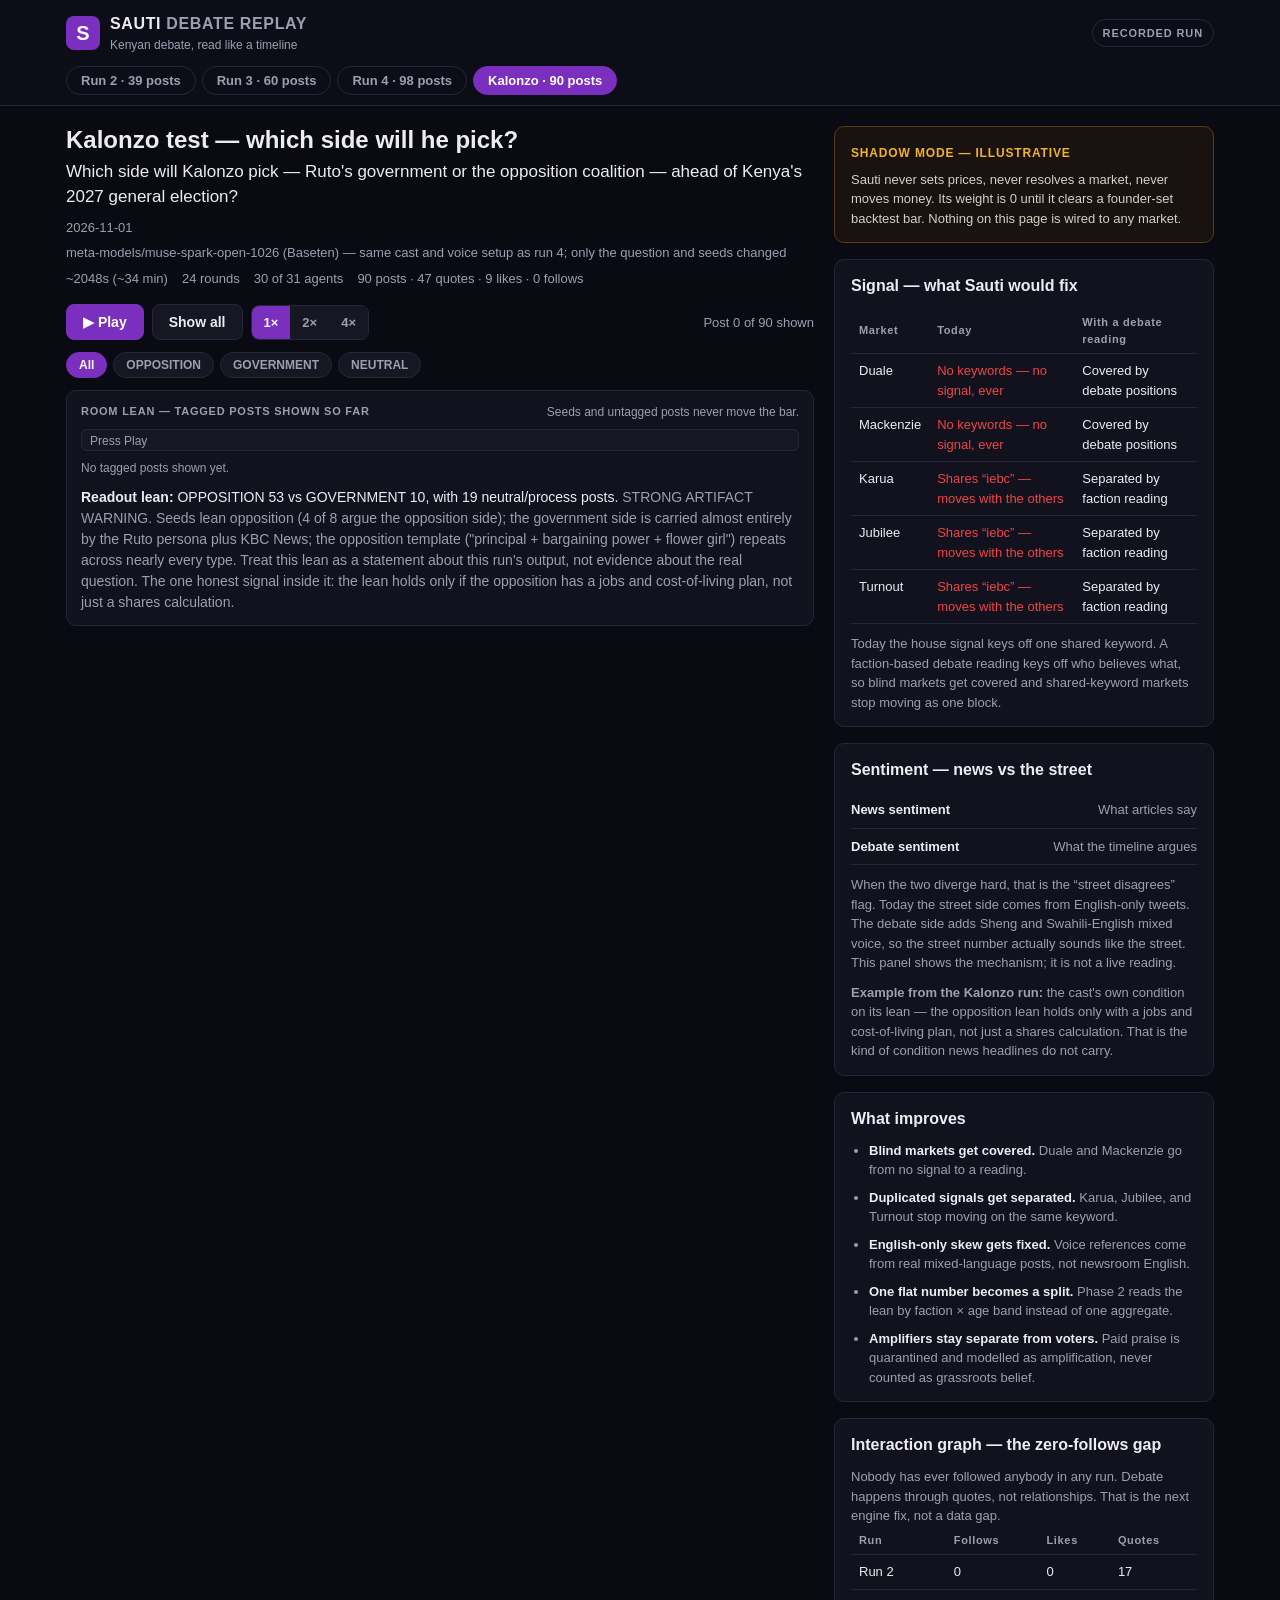
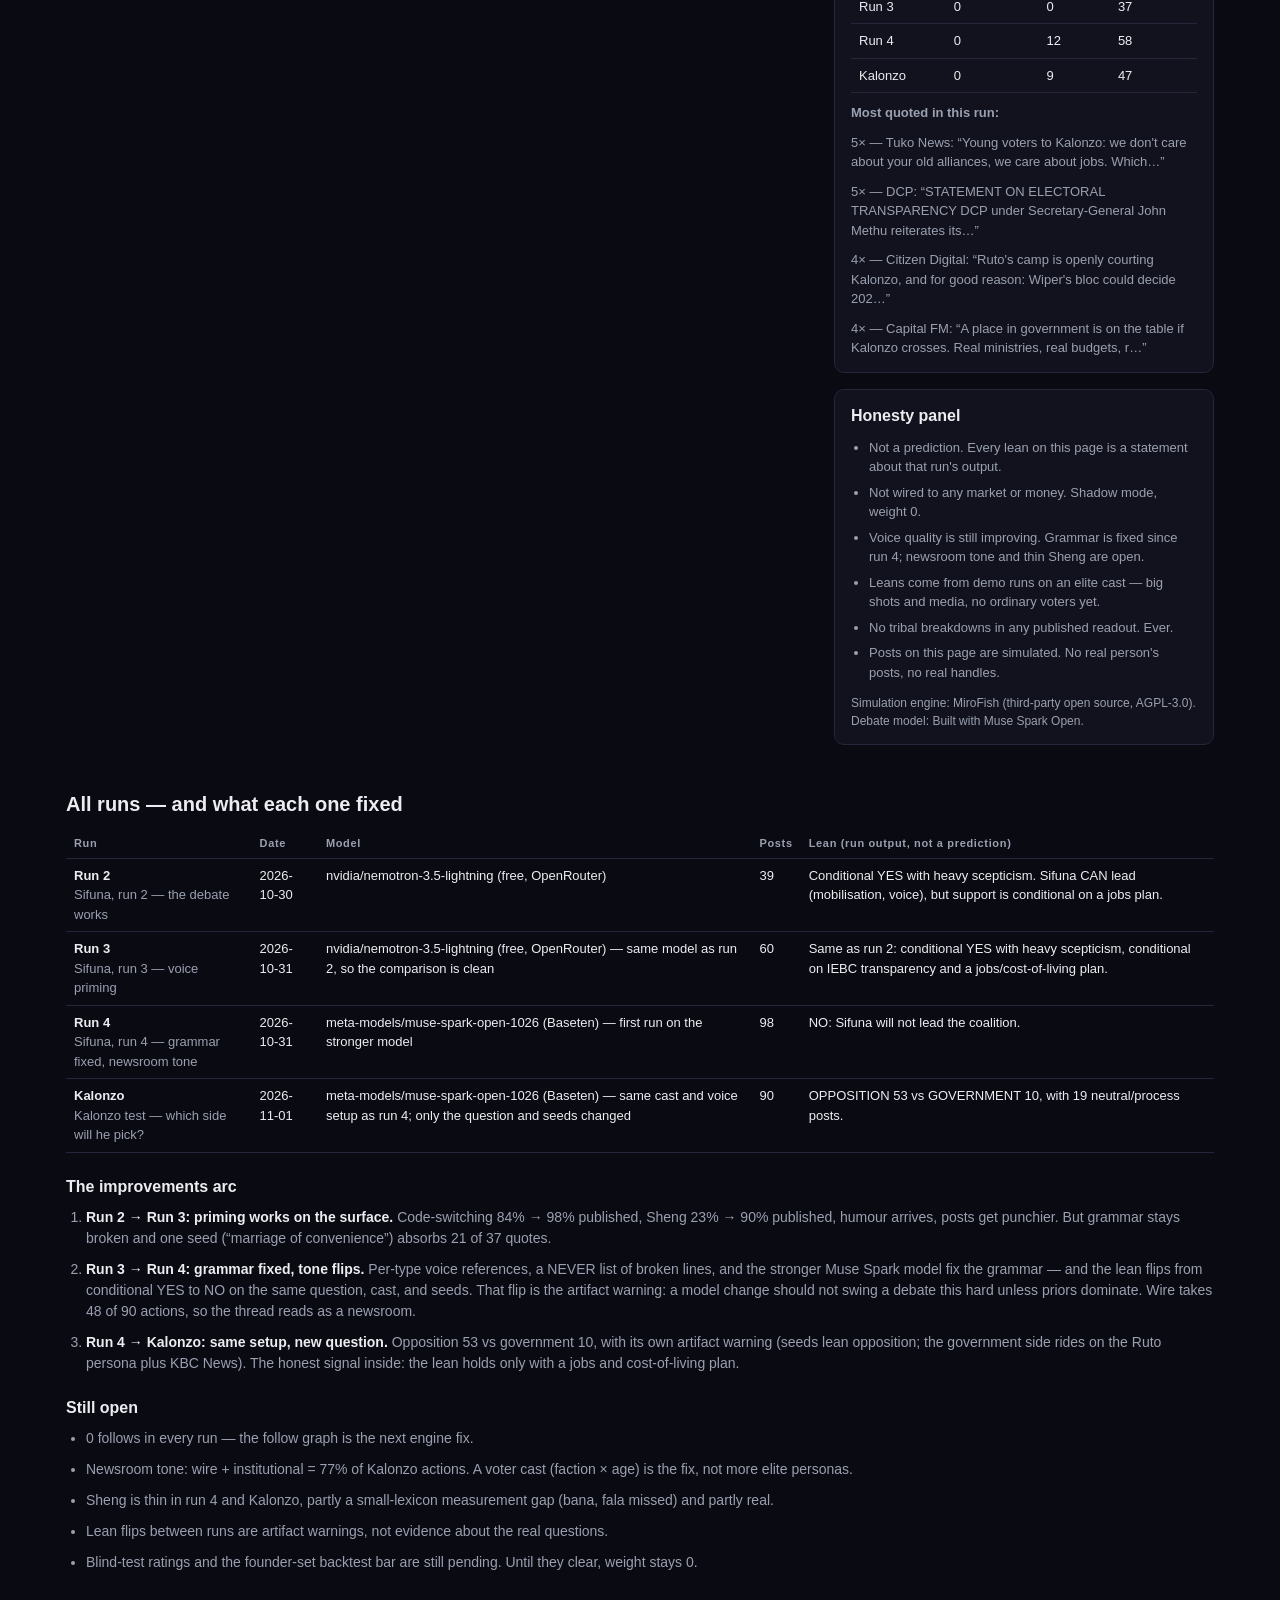
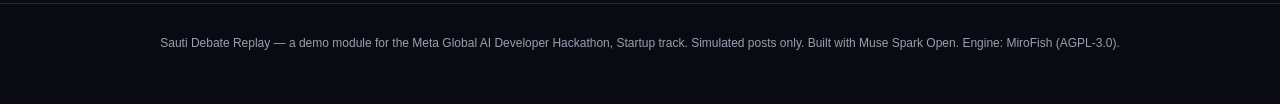
==== index.html @ 56c512ee "Sauti Debate Replay v2: full four-run replay, social feed, impact panel, live-mode connector" ====
<!DOCTYPE html>
<html lang="en">
<head>
<meta charset="utf-8">
<meta name="viewport" content="width=device-width, initial-scale=1">
<title>Sauti Debate Replay — Kenyan debate, read live</title>
<meta name="description" content="Replay of simulated Kenyan debates: a social feed, a live lean bar, and what it would mean for SokoResult. Recorded runs, honestly labelled.">
<link rel="stylesheet" href="styles.css">
<script src="config.js"></script>
</head>
<body>
<header class="topbar">
  <div class="topbar-inner">
    <div class="brand">
      <span class="brand-mark">S</span>
      <div>
        <div class="brand-name">SAUTI <span>DEBATE REPLAY</span></div>
        <div class="brand-sub">Kenyan debate, read like a timeline</div>
      </div>
    </div>
    <div class="mode-badge" id="modeBadge">RECORDED RUN</div>
  </div>
  <nav class="run-tabs" id="runTabs" aria-label="Runs"></nav>
  <select class="run-select" id="runSelect" aria-label="Choose a run"></select>
</header>

<div class="lean-sticky" id="leanSticky">
  <div class="lean-sticky-inner">
    <span class="lean-label">ROOM LEAN</span>
    <div class="lean-bar" id="leanBarSticky"><div class="lean-empty">Press Play</div></div>
    <span class="lean-count" id="leanCountSticky"></span>
  </div>
</div>

<main class="layout">
  <!-- ============ FEED COLUMN ============ -->
  <section class="feed-col">
    <div class="run-head">
      <h1 id="runTitle"></h1>
      <p class="run-question" id="runQuestion"></p>
      <div class="run-meta" id="runMeta"></div>
    </div>

    <div class="controls" id="controls">
      <button class="btn btn-play" id="btnPlay">▶ Play</button>
      <button class="btn" id="btnShowAll">Show all</button>
      <div class="speed" role="group" aria-label="Playback speed">
        <button data-speed="1" class="speed-btn active">1×</button>
        <button data-speed="2" class="speed-btn">2×</button>
        <button data-speed="4" class="speed-btn">4×</button>
      </div>
      <span class="progress" id="progress"></span>
    </div>

    <div class="filters" id="filters"></div>
    <div class="lean-panel">
      <div class="lean-panel-head">
        <span class="lean-label">ROOM LEAN — TAGGED POSTS SHOWN SO FAR</span>
        <span class="lean-note">Seeds and untagged posts never move the bar.</span>
      </div>
      <div class="lean-bar" id="leanBar"></div>
      <div class="lean-legend" id="leanLegend"></div>
      <p class="readout-lean" id="readoutLean"></p>
    </div>

    <div class="feed" id="feed"></div>
    <div class="feed-end" id="feedEnd"></div>
  </section>

  <!-- ============ IMPACT COLUMN ============ -->
  <aside class="impact-col">
    <div class="shadow-banner">
      <strong>SHADOW MODE — ILLUSTRATIVE</strong>
      <p>Sauti never sets prices, never resolves a market, never moves money. Its weight is 0 until it clears a founder-set backtest bar. Nothing on this page is wired to any market.</p>
    </div>

    <section class="panel">
      <h2>Signal — what Sauti would fix</h2>
      <table class="dense">
        <thead><tr><th>Market</th><th>Today</th><th>With a debate reading</th></tr></thead>
        <tbody>
          <tr><td>Duale</td><td class="bad">No keywords — no signal, ever</td><td>Covered by debate positions</td></tr>
          <tr><td>Mackenzie</td><td class="bad">No keywords — no signal, ever</td><td>Covered by debate positions</td></tr>
          <tr><td>Karua</td><td class="bad">Shares “iebc” — moves with the others</td><td>Separated by faction reading</td></tr>
          <tr><td>Jubilee</td><td class="bad">Shares “iebc” — moves with the others</td><td>Separated by faction reading</td></tr>
          <tr><td>Turnout</td><td class="bad">Shares “iebc” — moves with the others</td><td>Separated by faction reading</td></tr>
        </tbody>
      </table>
      <p class="panel-note">Today the house signal keys off one shared keyword. A faction-based debate reading keys off who believes what, so blind markets get covered and shared-keyword markets stop moving as one block.</p>
    </section>

    <section class="panel">
      <h2>Sentiment — news vs the street</h2>
      <div class="sent-row"><span class="sent-k">News sentiment</span><span class="sent-v">What articles say</span></div>
      <div class="sent-row"><span class="sent-k">Debate sentiment</span><span class="sent-v">What the timeline argues</span></div>
      <p class="panel-note">When the two diverge hard, that is the “street disagrees” flag. Today the street side comes from English-only tweets. The debate side adds Sheng and Swahili-English mixed voice, so the street number actually sounds like the street. This panel shows the mechanism; it is not a live reading.</p>
      <p class="panel-note"><strong>Example from the Kalonzo run:</strong> the cast's own condition on its lean — the opposition lean holds only with a jobs and cost-of-living plan, not just a shares calculation. That is the kind of condition news headlines do not carry.</p>
    </section>

    <section class="panel">
      <h2>What improves</h2>
      <ul class="improve">
        <li><strong>Blind markets get covered.</strong> Duale and Mackenzie go from no signal to a reading.</li>
        <li><strong>Duplicated signals get separated.</strong> Karua, Jubilee, and Turnout stop moving on the same keyword.</li>
        <li><strong>English-only skew gets fixed.</strong> Voice references come from real mixed-language posts, not newsroom English.</li>
        <li><strong>One flat number becomes a split.</strong> Phase 2 reads the lean by faction × age band instead of one aggregate.</li>
        <li><strong>Amplifiers stay separate from voters.</strong> Paid praise is quarantined and modelled as amplification, never counted as grassroots belief.</li>
      </ul>
    </section>

    <section class="panel">
      <h2>Interaction graph — the zero-follows gap</h2>
      <p class="panel-note">Nobody has ever followed anybody in any run. Debate happens through quotes, not relationships. That is the next engine fix, not a data gap.</p>
      <table class="dense" id="followTable">
        <thead><tr><th>Run</th><th>Follows</th><th>Likes</th><th>Quotes</th></tr></thead>
        <tbody></tbody>
      </table>
      <div id="topQuoted"></div>
    </section>

    <section class="panel honesty">
      <h2>Honesty panel</h2>
      <ul>
        <li>Not a prediction. Every lean on this page is a statement about that run's output.</li>
        <li>Not wired to any market or money. Shadow mode, weight 0.</li>
        <li>Voice quality is still improving. Grammar is fixed since run 4; newsroom tone and thin Sheng are open.</li>
        <li>Leans come from demo runs on an elite cast — big shots and media, no ordinary voters yet.</li>
        <li>No tribal breakdowns in any published readout. Ever.</li>
        <li>Posts on this page are simulated. No real person's posts, no real handles.</li>
      </ul>
      <p class="credits">Simulation engine: MiroFish (third-party open source, AGPL-3.0). Debate model: Built with Muse Spark Open.</p>
    </section>
  </aside>
</main>

<!-- ============ RUNS SECTION ============ -->
<section class="runs-section">
  <h2>All runs — and what each one fixed</h2>
  <div class="runs-table-wrap">
    <table class="dense runs-table" id="runsTable">
      <thead><tr><th>Run</th><th>Date</th><th>Model</th><th>Posts</th><th>Lean (run output, not a prediction)</th></tr></thead>
      <tbody></tbody>
    </table>
  </div>
  <div class="runs-cards" id="runsCards"></div>

  <h3>The improvements arc</h3>
  <ol class="arc">
    <li><strong>Run 2 → Run 3: priming works on the surface.</strong> Code-switching 84% → 98% published, Sheng 23% → 90% published, humour arrives, posts get punchier. But grammar stays broken and one seed (“marriage of convenience”) absorbs 21 of 37 quotes.</li>
    <li><strong>Run 3 → Run 4: grammar fixed, tone flips.</strong> Per-type voice references, a NEVER list of broken lines, and the stronger Muse Spark model fix the grammar — and the lean flips from conditional YES to NO on the same question, cast, and seeds. That flip is the artifact warning: a model change should not swing a debate this hard unless priors dominate. Wire takes 48 of 90 actions, so the thread reads as a newsroom.</li>
    <li><strong>Run 4 → Kalonzo: same setup, new question.</strong> Opposition 53 vs government 10, with its own artifact warning (seeds lean opposition; the government side rides on the Ruto persona plus KBC News). The honest signal inside: the lean holds only with a jobs and cost-of-living plan.</li>
  </ol>
  <h3>Still open</h3>
  <ul class="open-list">
    <li>0 follows in every run — the follow graph is the next engine fix.</li>
    <li>Newsroom tone: wire + institutional = 77% of Kalonzo actions. A voter cast (faction × age) is the fix, not more elite personas.</li>
    <li>Sheng is thin in run 4 and Kalonzo, partly a small-lexicon measurement gap (bana, fala missed) and partly real.</li>
    <li>Lean flips between runs are artifact warnings, not evidence about the real questions.</li>
    <li>Blind-test ratings and the founder-set backtest bar are still pending. Until they clear, weight stays 0.</li>
  </ul>
</section>

<footer>
  <p>Sauti Debate Replay — a demo module for the Meta Global AI Developer Hackathon, Startup track. Simulated posts only. Built with Muse Spark Open. Engine: MiroFish (AGPL-3.0).</p>
</footer>

<script src="app.js"></script>
</body>
</html>
---- styles.css ----
/* Sauti Debate Replay — SokoResult design language.
   Near-black #0A0A12, one purple accent #7B2FBE, green YES / red NO.
   No gradients, no glass, no blur, no generic template chrome. */
:root {
  --bg: #0A0A12;
  --panel: #12121E;
  --panel2: #171724;
  --border: #26263A;
  --text: #ECECF1;
  --muted: #9AA0B0;
  --purple: #7B2FBE;
  --purple-hi: #9B4DDB;
  --yes: #22C55E;
  --no: #EF4444;
  --radius: 10px;
}
* { box-sizing: border-box; }
body {
  margin: 0;
  background: var(--bg);
  color: var(--text);
  font-family: -apple-system, BlinkMacSystemFont, "Segoe UI", Roboto, Helvetica, Arial, sans-serif;
  font-size: 15px;
  line-height: 1.5;
}
a { color: var(--purple-hi); }

/* ---------- Top bar ---------- */
.topbar { border-bottom: 1px solid var(--border); background: #0D0D18; position: sticky; top: 0; z-index: 20; }
.topbar-inner { max-width: 1180px; margin: 0 auto; padding: 12px 16px; display: flex; align-items: center; justify-content: space-between; gap: 12px; }
.brand { display: flex; align-items: center; gap: 10px; }
.brand-mark { width: 34px; height: 34px; background: var(--purple); color: #fff; font-weight: 800; font-size: 20px; display: flex; align-items: center; justify-content: center; border-radius: 8px; }
.brand-name { font-weight: 800; letter-spacing: 0.04em; font-size: 16px; }
.brand-name span { color: var(--muted); font-weight: 600; }
.brand-sub { font-size: 12px; color: var(--muted); }
.mode-badge { font-size: 11px; font-weight: 800; letter-spacing: 0.08em; padding: 5px 10px; border: 1px solid var(--border); border-radius: 999px; color: var(--muted); white-space: nowrap; }
.mode-badge.live { color: var(--yes); border-color: var(--yes); }
.run-tabs { max-width: 1180px; margin: 0 auto; padding: 0 16px 10px; display: flex; gap: 6px; flex-wrap: wrap; }
.run-tab { background: transparent; border: 1px solid var(--border); color: var(--muted); border-radius: 999px; padding: 6px 14px; font-size: 13px; font-weight: 600; cursor: pointer; }
.run-tab.active { background: var(--purple); border-color: var(--purple); color: #fff; }
.run-select { display: none; }

/* ---------- Sticky mini lean bar (phone only) ---------- */
.lean-sticky { display: none; }

/* ---------- Layout: LAPTOP = two columns, feed + sticky sidebar ---------- */
.layout { max-width: 1180px; margin: 0 auto; padding: 20px 16px; display: grid; grid-template-columns: minmax(0, 1fr) 380px; gap: 20px; align-items: start; }
.impact-col { position: sticky; top: 118px; display: flex; flex-direction: column; gap: 16px; }

/* ---------- Run head + controls ---------- */
.run-head h1 { margin: 0 0 4px; font-size: 24px; line-height: 1.2; }
.run-question { margin: 0 0 8px; font-size: 17px; color: var(--text); }
.run-meta { font-size: 13px; color: var(--muted); display: flex; flex-wrap: wrap; gap: 6px 14px; }
.controls { display: flex; align-items: center; gap: 8px; margin: 16px 0 12px; flex-wrap: wrap; }
.btn { background: var(--panel2); border: 1px solid var(--border); color: var(--text); border-radius: 8px; padding: 9px 16px; font-size: 14px; font-weight: 700; cursor: pointer; }
.btn-play { background: var(--purple); border-color: var(--purple); color: #fff; }
.speed { display: flex; border: 1px solid var(--border); border-radius: 8px; overflow: hidden; }
.speed-btn { background: var(--panel2); border: none; color: var(--muted); padding: 9px 12px; font-size: 13px; font-weight: 700; cursor: pointer; }
.speed-btn.active { background: var(--purple); color: #fff; }
.progress { font-size: 13px; color: var(--muted); margin-left: auto; }
.filters { display: flex; gap: 6px; flex-wrap: wrap; margin-bottom: 12px; }
.chip { background: var(--panel2); border: 1px solid var(--border); color: var(--muted); border-radius: 999px; padding: 5px 12px; font-size: 12px; font-weight: 700; cursor: pointer; }
.chip.active { border-color: var(--purple); color: #fff; background: var(--purple); }

/* ---------- Lean bar ---------- */
.lean-panel { background: var(--panel); border: 1px solid var(--border); border-radius: var(--radius); padding: 12px 14px; margin-bottom: 16px; }
.lean-panel-head { display: flex; justify-content: space-between; gap: 10px; margin-bottom: 8px; }
.lean-label { font-size: 11px; font-weight: 800; letter-spacing: 0.07em; color: var(--muted); }
.lean-note { font-size: 12px; color: var(--muted); }
.lean-bar { display: flex; height: 22px; background: var(--panel2); border: 1px solid var(--border); border-radius: 6px; overflow: hidden; }
.lean-seg { height: 100%; }
.lean-seg.yes, .lean-seg.pro, .lean-seg.opposition { background: var(--yes); }
.lean-seg.no, .lean-seg.sceptical, .lean-seg.government { background: var(--no); }
.lean-seg.conditional, .lean-seg.neutral { background: #5B5B73; }
.lean-empty { font-size: 12px; color: var(--muted); padding: 2px 8px; }
.lean-legend { display: flex; gap: 14px; flex-wrap: wrap; margin-top: 8px; font-size: 12px; color: var(--muted); }
.lean-legend b { color: var(--text); }
.readout-lean { margin: 10px 0 0; font-size: 14px; }

/* ---------- Feed ---------- */
.feed { display: flex; flex-direction: column; gap: 10px; }
.post { background: var(--panel); border: 1px solid var(--border); border-radius: var(--radius); padding: 14px 16px; }
.post.seed { border-left: 3px solid var(--purple); }
.post-head { display: flex; align-items: center; gap: 10px; margin-bottom: 6px; }
.avatar { width: 36px; height: 36px; border-radius: 50%; background: var(--panel2); border: 1px solid var(--border); display: flex; align-items: center; justify-content: center; font-weight: 800; font-size: 13px; color: var(--purple-hi); flex-shrink: 0; }
.post-name { font-weight: 700; font-size: 14px; }
.post-kind { font-size: 11px; font-weight: 800; letter-spacing: 0.05em; color: var(--muted); }
.post-text { margin: 0; white-space: pre-wrap; word-wrap: break-word; font-size: 15px; }
.post-foot { display: flex; gap: 12px; align-items: center; margin-top: 10px; font-size: 12px; color: var(--muted); }
.stance { font-size: 11px; font-weight: 800; letter-spacing: 0.05em; padding: 2px 8px; border-radius: 999px; border: 1px solid var(--border); }
.stance.yes, .stance.pro, .stance.opposition { color: var(--yes); border-color: var(--yes); }
.stance.no, .stance.sceptical, .stance.government { color: var(--no); border-color: var(--no); }
.stance.conditional, .stance.neutral { color: var(--muted); }
.quote-card { margin-top: 10px; border: 1px solid var(--border); border-radius: 8px; padding: 10px 12px; background: var(--panel2); }
.quote-card .post-name { font-size: 13px; }
.quote-card .post-text { font-size: 14px; color: #D5D5DE; }
.repost-note { font-size: 13px; color: var(--muted); font-style: italic; }
.feed-end { color: var(--muted); font-size: 13px; text-align: center; padding: 16px 0; }

/* ---------- Impact panels ---------- */
.panel { background: var(--panel); border: 1px solid var(--border); border-radius: var(--radius); padding: 14px 16px; }
.panel h2 { margin: 0 0 10px; font-size: 16px; }
.panel-note { font-size: 13px; color: var(--muted); margin: 10px 0 0; }
.shadow-banner { background: #1A1210; border: 1px solid #5B3A1E; border-radius: var(--radius); padding: 14px 16px; }
.shadow-banner strong { font-size: 12px; letter-spacing: 0.07em; color: #F0B429; }
.shadow-banner p { font-size: 13px; color: #D5CFC4; margin: 6px 0 0; }
table.dense { width: 100%; border-collapse: collapse; font-size: 13px; }
table.dense th { text-align: left; color: var(--muted); font-size: 11px; letter-spacing: 0.06em; padding: 6px 8px; border-bottom: 1px solid var(--border); }
table.dense td { padding: 7px 8px; border-bottom: 1px solid var(--border); vertical-align: top; }
table.dense td.bad { color: var(--no); }
.sent-row { display: flex; justify-content: space-between; gap: 10px; padding: 8px 0; border-bottom: 1px solid var(--border); font-size: 13px; }
.sent-k { font-weight: 700; }
.sent-v { color: var(--muted); text-align: right; }
.improve { margin: 0; padding-left: 18px; font-size: 13px; display: flex; flex-direction: column; gap: 8px; }
.improve li { color: var(--muted); }
.improve li strong { color: var(--text); }
.honesty ul { margin: 0; padding-left: 18px; font-size: 13px; color: var(--muted); display: flex; flex-direction: column; gap: 6px; }
.credits { font-size: 12px; color: var(--muted); margin: 12px 0 0; }

/* ---------- Runs section ---------- */
.runs-section { max-width: 1180px; margin: 0 auto; padding: 8px 16px 30px; }
.runs-section h2 { font-size: 20px; margin: 16px 0 10px; }
.runs-section h3 { font-size: 16px; margin: 22px 0 8px; }
.runs-table-wrap { overflow-x: auto; }
.runs-table { min-width: 760px; }
.runs-cards { display: none; }
.arc, .open-list { margin: 0; padding-left: 20px; font-size: 14px; color: var(--muted); display: flex; flex-direction: column; gap: 10px; }
.arc strong, .open-list strong { color: var(--text); }
footer { border-top: 1px solid var(--border); padding: 18px 16px 40px; font-size: 12px; color: var(--muted); text-align: center; }

/* ================= PHONE: genuinely different layout ================= */
@media (max-width: 900px) {
  body { font-size: 16px; }
  .topbar { position: static; }
  .topbar-inner { padding: 10px 12px; }
  .brand-sub { display: none; }
  .run-tabs { display: none; }
  .run-select { display: block; width: calc(100% - 24px); margin: 0 12px 12px; background: var(--panel2); color: var(--text); border: 1px solid var(--border); border-radius: 8px; padding: 10px; font-size: 15px; font-weight: 700; }
  /* Sticky mini lean bar replaces the in-feed panel header on phone */
  .lean-sticky { display: block; position: sticky; top: 0; z-index: 15; background: #0D0D18; border-bottom: 1px solid var(--border); padding: 8px 12px; }
  .lean-sticky-inner { display: flex; align-items: center; gap: 8px; }
  .lean-sticky .lean-bar { flex: 1; height: 16px; }
  .lean-count { font-size: 12px; color: var(--muted); white-space: nowrap; }
  .layout { display: block; padding: 12px; }
  .impact-col { position: static; margin-top: 24px; }
  .run-head h1 { font-size: 21px; }
  .run-question { font-size: 16px; }
  /* Bottom control bar on phone, not an inline row */
  .controls { position: fixed; left: 0; right: 0; bottom: 0; z-index: 20; background: #0D0D18; border-top: 1px solid var(--border); padding: 10px 12px; margin: 0; justify-content: space-between; }
  .progress { display: none; }
  .feed { padding-bottom: 76px; }
  .lean-panel { display: none; }
  .post { padding: 12px; }
  .post-text { font-size: 16px; }
  .runs-table-wrap { display: none; }
  .runs-cards { display: flex; flex-direction: column; gap: 10px; }
  .run-card { background: var(--panel); border: 1px solid var(--border); border-radius: var(--radius); padding: 14px; }
  .run-card h4 { margin: 0 0 4px; font-size: 16px; }
  .run-card p { margin: 4px 0; font-size: 13px; color: var(--muted); }
  .run-card p b { color: var(--text); }
  footer { padding-bottom: 90px; }
}
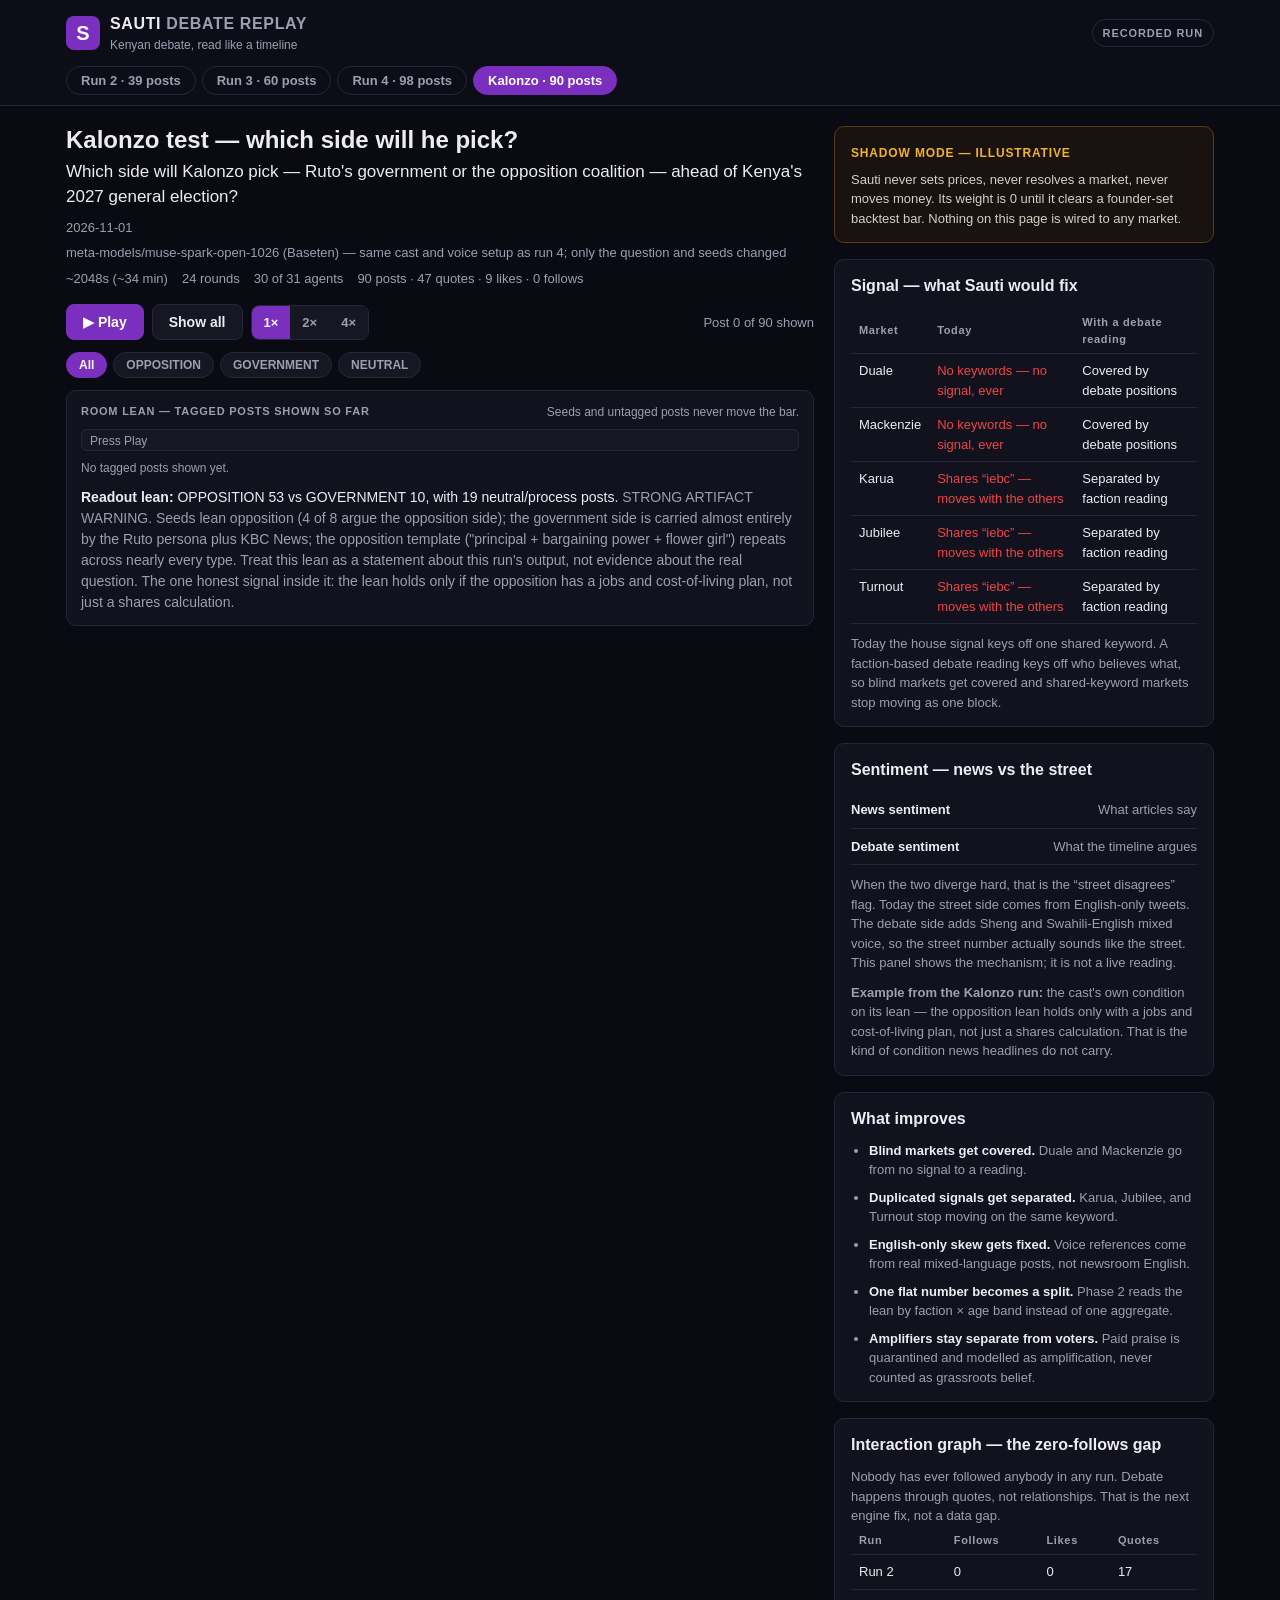
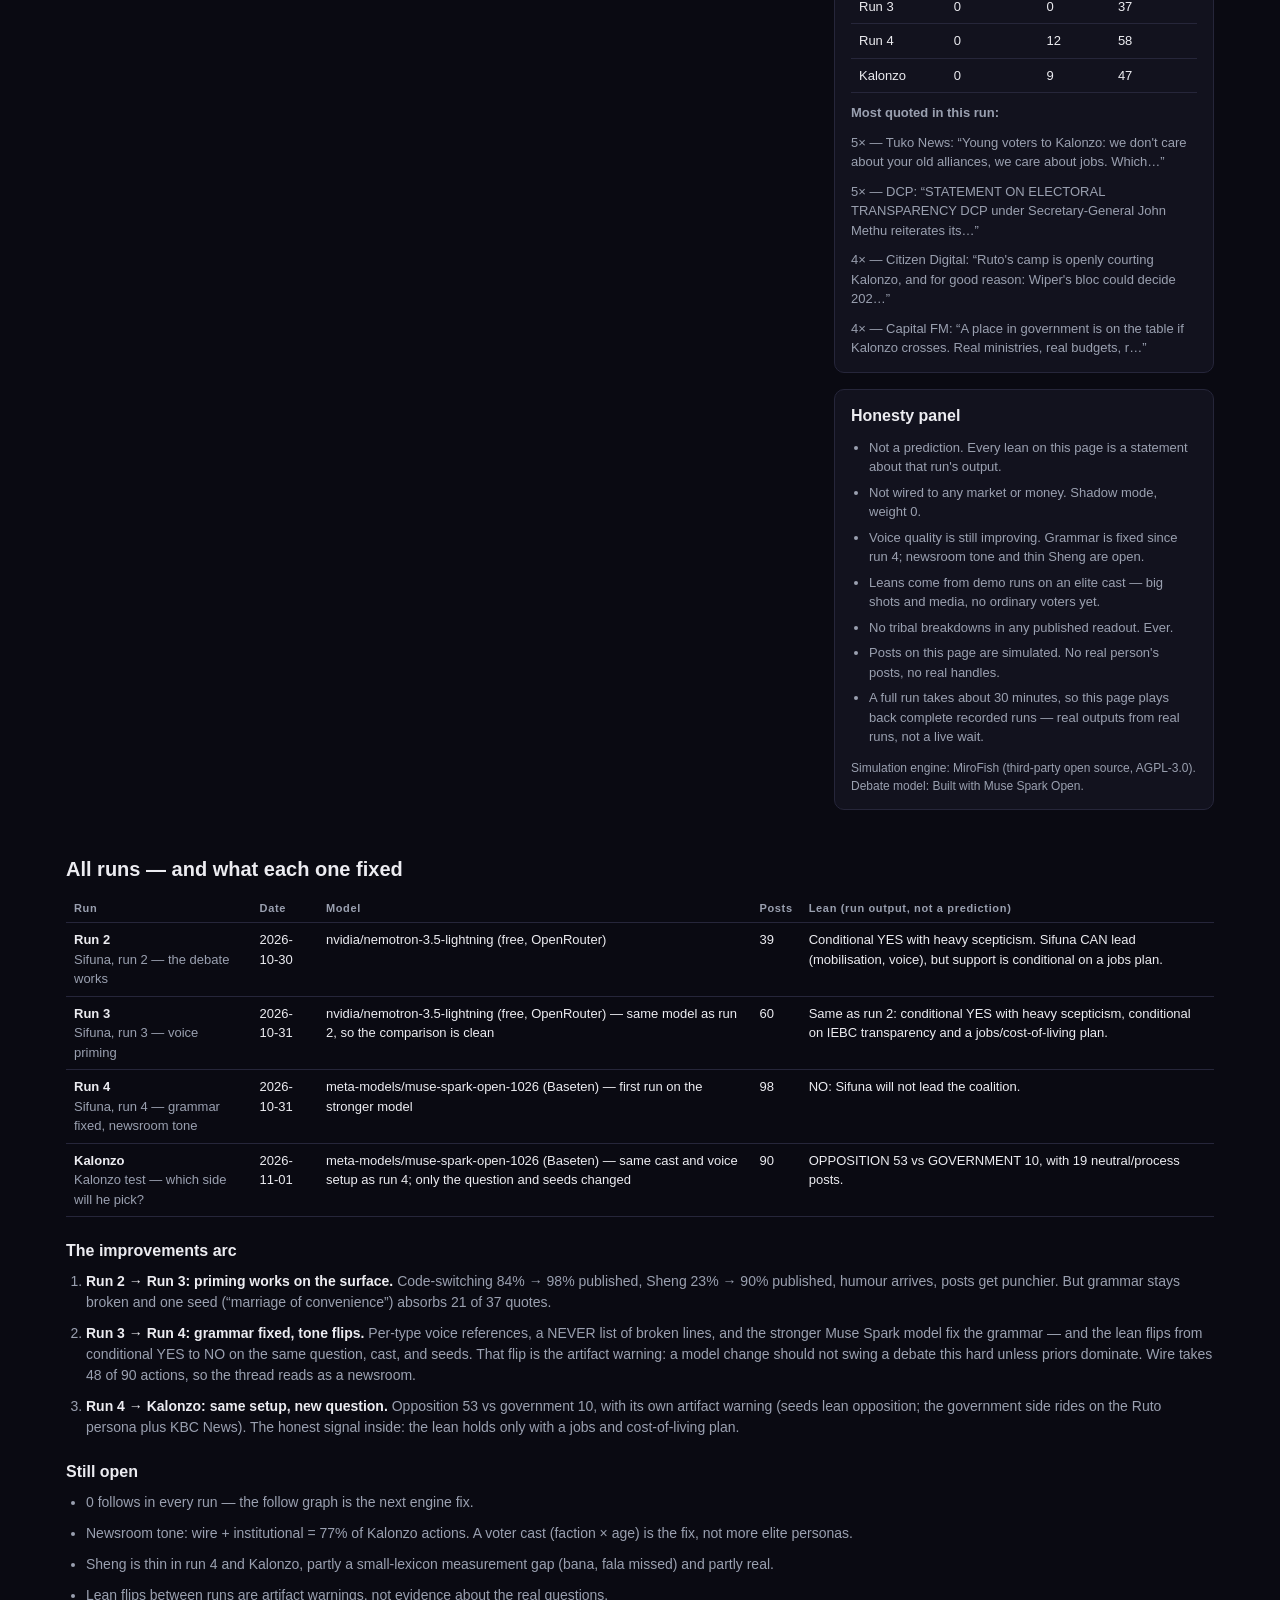
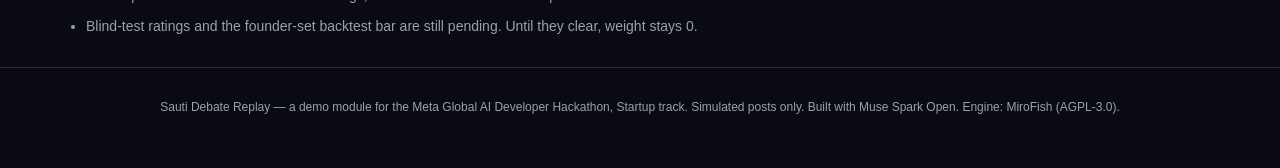
==== commit cc6da271: "Honesty panel: a full run takes ~30 minutes, so playback is recorded" ====
--- a/index.html
+++ b/index.html
@@ -127,6 +127,7 @@
         <li>Leans come from demo runs on an elite cast — big shots and media, no ordinary voters yet.</li>
         <li>No tribal breakdowns in any published readout. Ever.</li>
         <li>Posts on this page are simulated. No real person's posts, no real handles.</li>
+        <li>A full run takes about 30 minutes, so this page plays back complete recorded runs — real outputs from real runs, not a live wait.</li>
       </ul>
       <p class="credits">Simulation engine: MiroFish (third-party open source, AGPL-3.0). Debate model: Built with Muse Spark Open.</p>
     </section>
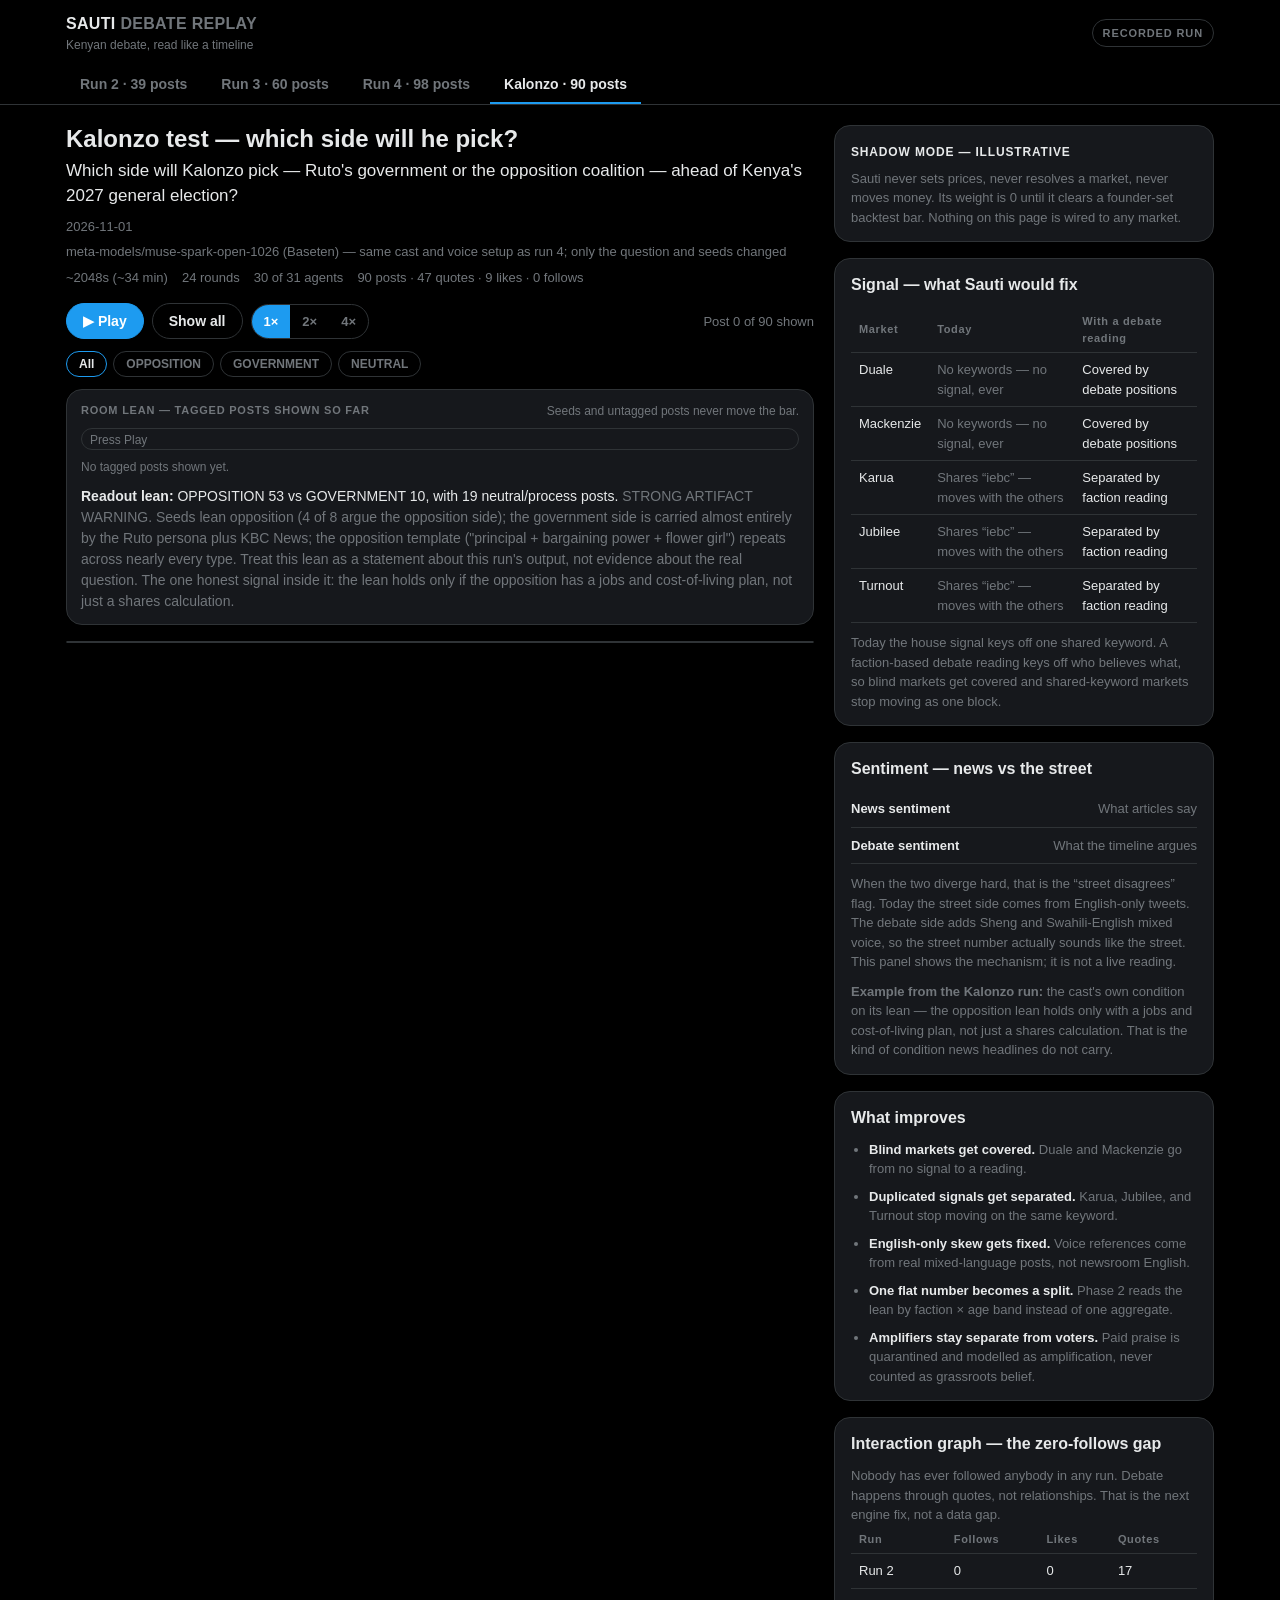
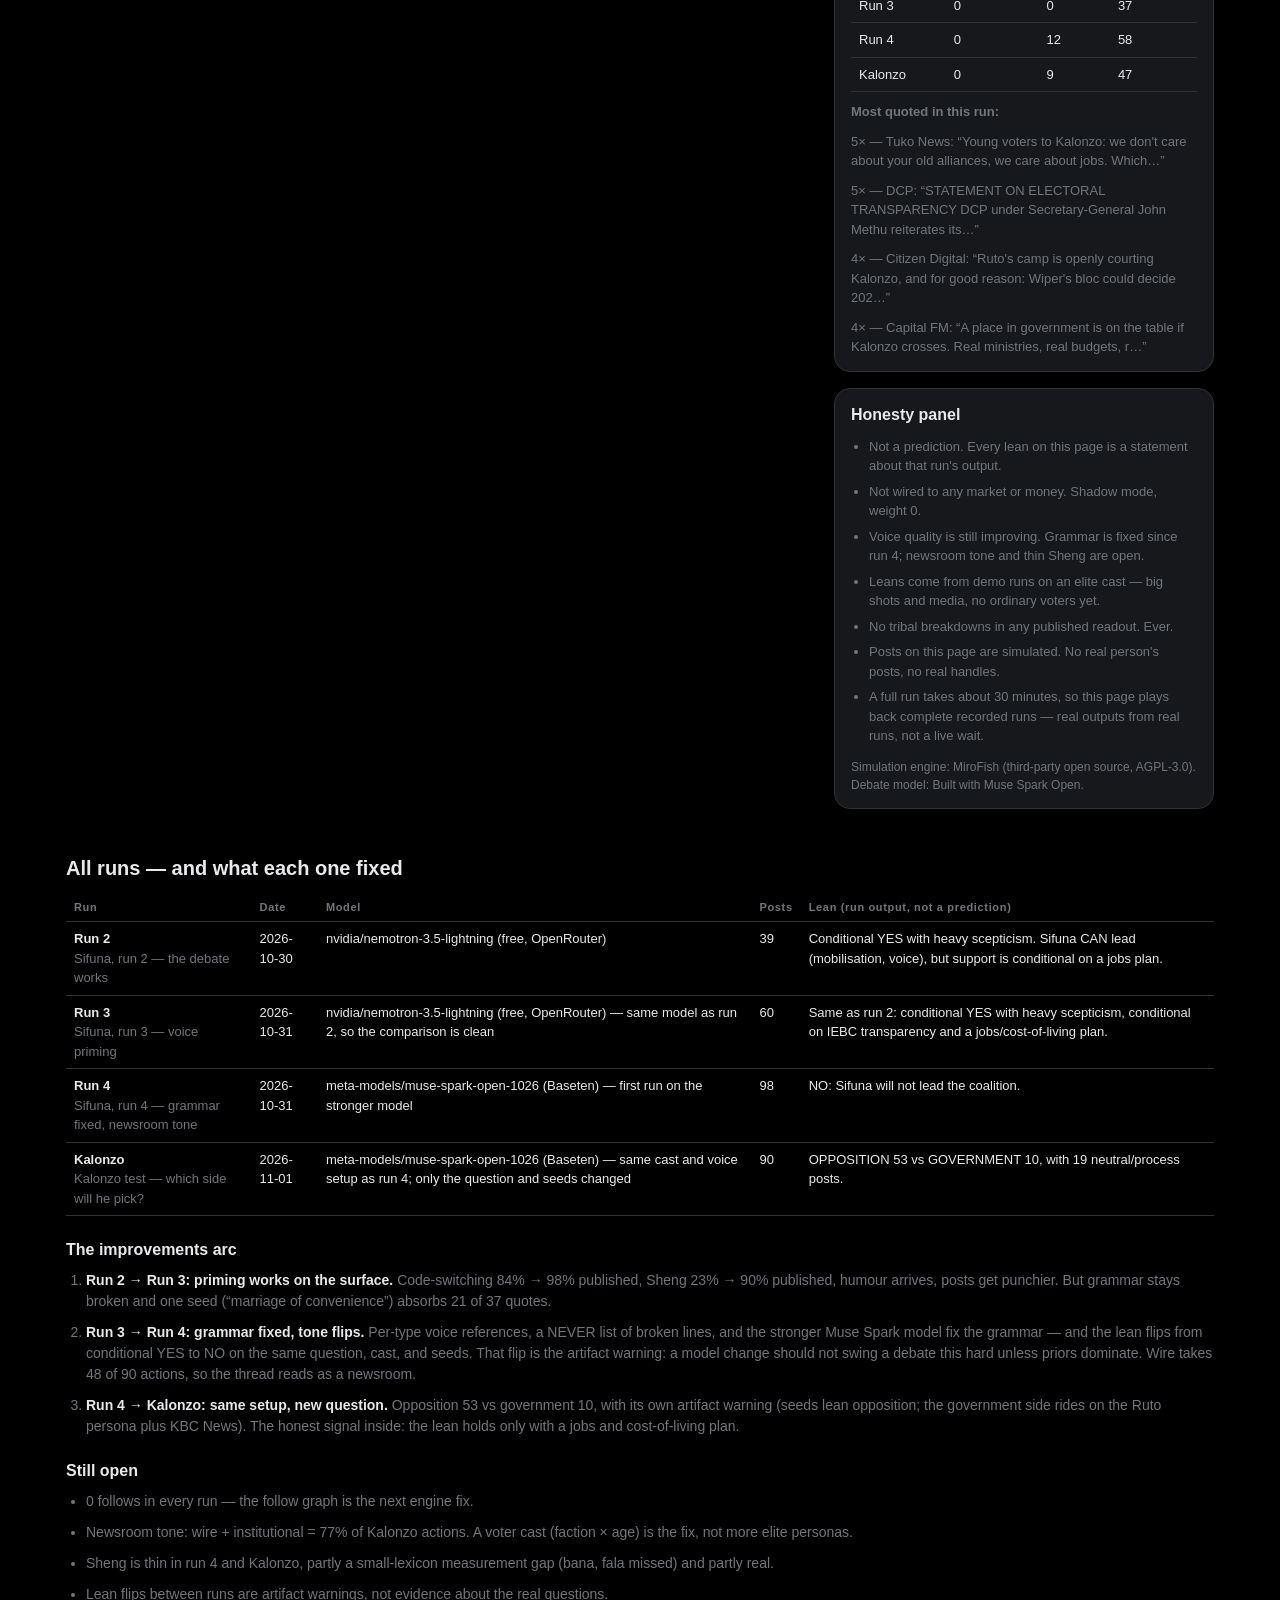
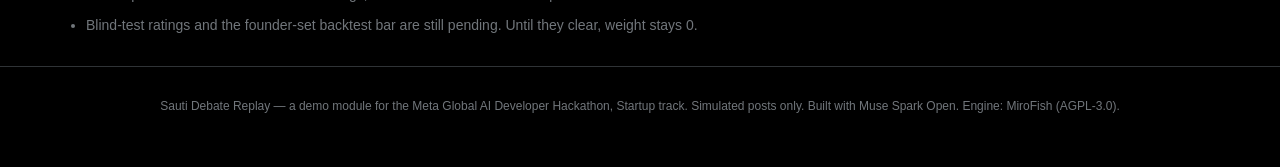
==== commit 60b86e8c: "Restyle: X-style dark timeline, no SokoResult purple/green/red" ====
--- a/index.html
+++ b/index.html
@@ -12,7 +12,6 @@
 <header class="topbar">
   <div class="topbar-inner">
     <div class="brand">
-      <span class="brand-mark">S</span>
       <div>
         <div class="brand-name">SAUTI <span>DEBATE REPLAY</span></div>
         <div class="brand-sub">Kenyan debate, read like a timeline</div>
--- a/styles.css
+++ b/styles.css
@@ -1,18 +1,19 @@
-/* Sauti Debate Replay — SokoResult design language.
-   Near-black #0A0A12, one purple accent #7B2FBE, green YES / red NO.
-   No gradients, no glass, no blur, no generic template chrome. */
+/* Sauti Debate Replay — X-style dark timeline.
+   Pure black #000, #16181C surfaces, #2F3336 hairlines,
+   #E7E9EA text, #71767B secondary, #1D9BF0 blue accent.
+   No gradients, no glass, no blur. */
 :root {
-  --bg: #0A0A12;
-  --panel: #12121E;
-  --panel2: #171724;
-  --border: #26263A;
-  --text: #ECECF1;
-  --muted: #9AA0B0;
-  --purple: #7B2FBE;
-  --purple-hi: #9B4DDB;
-  --yes: #22C55E;
-  --no: #EF4444;
-  --radius: 10px;
+  --bg: #000000;
+  --panel: #16181C;
+  --panel2: #16181C;
+  --border: #2F3336;
+  --text: #E7E9EA;
+  --muted: #71767B;
+  --blue: #1D9BF0;
+  --opp: #1D9BF0;
+  --gov: #8B98A5;
+  --neu: #536471;
+  --radius: 16px;
 }
 * { box-sizing: border-box; }
 body {
@@ -23,21 +24,20 @@
   font-size: 15px;
   line-height: 1.5;
 }
-a { color: var(--purple-hi); }
+a { color: var(--blue); }
 
 /* ---------- Top bar ---------- */
-.topbar { border-bottom: 1px solid var(--border); background: #0D0D18; position: sticky; top: 0; z-index: 20; }
+.topbar { border-bottom: 1px solid var(--border); background: #000000; position: sticky; top: 0; z-index: 20; }
 .topbar-inner { max-width: 1180px; margin: 0 auto; padding: 12px 16px; display: flex; align-items: center; justify-content: space-between; gap: 12px; }
 .brand { display: flex; align-items: center; gap: 10px; }
-.brand-mark { width: 34px; height: 34px; background: var(--purple); color: #fff; font-weight: 800; font-size: 20px; display: flex; align-items: center; justify-content: center; border-radius: 8px; }
-.brand-name { font-weight: 800; letter-spacing: 0.04em; font-size: 16px; }
+.brand-name { font-weight: 800; letter-spacing: 0.02em; font-size: 16px; }
 .brand-name span { color: var(--muted); font-weight: 600; }
 .brand-sub { font-size: 12px; color: var(--muted); }
 .mode-badge { font-size: 11px; font-weight: 800; letter-spacing: 0.08em; padding: 5px 10px; border: 1px solid var(--border); border-radius: 999px; color: var(--muted); white-space: nowrap; }
-.mode-badge.live { color: var(--yes); border-color: var(--yes); }
-.run-tabs { max-width: 1180px; margin: 0 auto; padding: 0 16px 10px; display: flex; gap: 6px; flex-wrap: wrap; }
-.run-tab { background: transparent; border: 1px solid var(--border); color: var(--muted); border-radius: 999px; padding: 6px 14px; font-size: 13px; font-weight: 600; cursor: pointer; }
-.run-tab.active { background: var(--purple); border-color: var(--purple); color: #fff; }
+.mode-badge.live { color: var(--blue); border-color: var(--blue); }
+.run-tabs { max-width: 1180px; margin: 0 auto; padding: 0 16px; display: flex; gap: 6px; flex-wrap: wrap; }
+.run-tab { background: transparent; border: none; border-bottom: 2px solid transparent; color: var(--muted); padding: 10px 14px; font-size: 14px; font-weight: 700; cursor: pointer; }
+.run-tab.active { color: var(--text); border-bottom-color: var(--blue); }
 .run-select { display: none; }
 
 /* ---------- Sticky mini lean bar (phone only) ---------- */
@@ -52,48 +52,49 @@
 .run-question { margin: 0 0 8px; font-size: 17px; color: var(--text); }
 .run-meta { font-size: 13px; color: var(--muted); display: flex; flex-wrap: wrap; gap: 6px 14px; }
 .controls { display: flex; align-items: center; gap: 8px; margin: 16px 0 12px; flex-wrap: wrap; }
-.btn { background: var(--panel2); border: 1px solid var(--border); color: var(--text); border-radius: 8px; padding: 9px 16px; font-size: 14px; font-weight: 700; cursor: pointer; }
-.btn-play { background: var(--purple); border-color: var(--purple); color: #fff; }
-.speed { display: flex; border: 1px solid var(--border); border-radius: 8px; overflow: hidden; }
-.speed-btn { background: var(--panel2); border: none; color: var(--muted); padding: 9px 12px; font-size: 13px; font-weight: 700; cursor: pointer; }
-.speed-btn.active { background: var(--purple); color: #fff; }
+.btn { background: transparent; border: 1px solid var(--border); color: var(--text); border-radius: 999px; padding: 9px 16px; font-size: 14px; font-weight: 700; cursor: pointer; }
+.btn-play { background: var(--blue); border-color: var(--blue); color: #fff; }
+.speed { display: flex; border: 1px solid var(--border); border-radius: 999px; overflow: hidden; }
+.speed-btn { background: transparent; border: none; color: var(--muted); padding: 9px 12px; font-size: 13px; font-weight: 700; cursor: pointer; }
+.speed-btn.active { background: var(--blue); color: #fff; }
 .progress { font-size: 13px; color: var(--muted); margin-left: auto; }
 .filters { display: flex; gap: 6px; flex-wrap: wrap; margin-bottom: 12px; }
-.chip { background: var(--panel2); border: 1px solid var(--border); color: var(--muted); border-radius: 999px; padding: 5px 12px; font-size: 12px; font-weight: 700; cursor: pointer; }
-.chip.active { border-color: var(--purple); color: #fff; background: var(--purple); }
+.chip { background: transparent; border: 1px solid var(--border); color: var(--muted); border-radius: 999px; padding: 5px 12px; font-size: 12px; font-weight: 700; cursor: pointer; }
+.chip.active { border-color: var(--blue); color: var(--text); }
 
 /* ---------- Lean bar ---------- */
 .lean-panel { background: var(--panel); border: 1px solid var(--border); border-radius: var(--radius); padding: 12px 14px; margin-bottom: 16px; }
 .lean-panel-head { display: flex; justify-content: space-between; gap: 10px; margin-bottom: 8px; }
 .lean-label { font-size: 11px; font-weight: 800; letter-spacing: 0.07em; color: var(--muted); }
 .lean-note { font-size: 12px; color: var(--muted); }
-.lean-bar { display: flex; height: 22px; background: var(--panel2); border: 1px solid var(--border); border-radius: 6px; overflow: hidden; }
+.lean-bar { display: flex; height: 22px; background: var(--panel); border: 1px solid var(--border); border-radius: 999px; overflow: hidden; }
 .lean-seg { height: 100%; }
-.lean-seg.yes, .lean-seg.pro, .lean-seg.opposition { background: var(--yes); }
-.lean-seg.no, .lean-seg.sceptical, .lean-seg.government { background: var(--no); }
-.lean-seg.conditional, .lean-seg.neutral { background: #5B5B73; }
+.lean-seg.yes, .lean-seg.pro, .lean-seg.opposition { background: var(--opp); }
+.lean-seg.no, .lean-seg.sceptical, .lean-seg.government { background: var(--gov); }
+.lean-seg.conditional, .lean-seg.neutral { background: var(--border); }
 .lean-empty { font-size: 12px; color: var(--muted); padding: 2px 8px; }
 .lean-legend { display: flex; gap: 14px; flex-wrap: wrap; margin-top: 8px; font-size: 12px; color: var(--muted); }
 .lean-legend b { color: var(--text); }
 .readout-lean { margin: 10px 0 0; font-size: 14px; }
 
-/* ---------- Feed ---------- */
-.feed { display: flex; flex-direction: column; gap: 10px; }
-.post { background: var(--panel); border: 1px solid var(--border); border-radius: var(--radius); padding: 14px 16px; }
-.post.seed { border-left: 3px solid var(--purple); }
-.post-head { display: flex; align-items: center; gap: 10px; margin-bottom: 6px; }
-.avatar { width: 36px; height: 36px; border-radius: 50%; background: var(--panel2); border: 1px solid var(--border); display: flex; align-items: center; justify-content: center; font-weight: 800; font-size: 13px; color: var(--purple-hi); flex-shrink: 0; }
-.post-name { font-weight: 700; font-size: 14px; }
-.post-kind { font-size: 11px; font-weight: 800; letter-spacing: 0.05em; color: var(--muted); }
+/* ---------- Feed: one continuous timeline column ---------- */
+.feed { display: flex; flex-direction: column; background: var(--bg); border: 1px solid var(--border); border-radius: var(--radius); overflow: hidden; }
+.post { background: var(--bg); border: none; border-bottom: 1px solid var(--border); border-left: 2px solid transparent; border-radius: 0; padding: 12px 16px; }
+.post:last-child { border-bottom: none; }
+.post.seed { border-left-color: var(--blue); }
+.post-head { display: flex; align-items: center; gap: 10px; margin-bottom: 4px; }
+.avatar { width: 40px; height: 40px; border-radius: 50%; background: var(--panel); border: 1px solid var(--border); display: flex; align-items: center; justify-content: center; font-weight: 800; font-size: 14px; color: var(--text); flex-shrink: 0; }
+.post-name { font-weight: 700; font-size: 15px; }
+.post-kind { font-size: 14px; font-weight: 400; letter-spacing: 0; color: var(--muted); }
 .post-text { margin: 0; white-space: pre-wrap; word-wrap: break-word; font-size: 15px; }
-.post-foot { display: flex; gap: 12px; align-items: center; margin-top: 10px; font-size: 12px; color: var(--muted); }
+.post-foot { display: flex; gap: 12px; align-items: center; justify-content: space-between; max-width: 420px; margin-top: 12px; font-size: 13px; color: var(--muted); }
 .stance { font-size: 11px; font-weight: 800; letter-spacing: 0.05em; padding: 2px 8px; border-radius: 999px; border: 1px solid var(--border); }
-.stance.yes, .stance.pro, .stance.opposition { color: var(--yes); border-color: var(--yes); }
-.stance.no, .stance.sceptical, .stance.government { color: var(--no); border-color: var(--no); }
+.stance.yes, .stance.pro, .stance.opposition { color: var(--opp); border-color: var(--opp); }
+.stance.no, .stance.sceptical, .stance.government { color: var(--gov); border-color: var(--gov); }
 .stance.conditional, .stance.neutral { color: var(--muted); }
-.quote-card { margin-top: 10px; border: 1px solid var(--border); border-radius: 8px; padding: 10px 12px; background: var(--panel2); }
-.quote-card .post-name { font-size: 13px; }
-.quote-card .post-text { font-size: 14px; color: #D5D5DE; }
+.quote-card { margin-top: 10px; border: 1px solid var(--border); border-radius: 12px; padding: 10px 12px; background: var(--bg); }
+.quote-card .post-name { font-size: 14px; }
+.quote-card .post-text { font-size: 14px; color: var(--text); }
 .repost-note { font-size: 13px; color: var(--muted); font-style: italic; }
 .feed-end { color: var(--muted); font-size: 13px; text-align: center; padding: 16px 0; }
 
@@ -101,13 +102,13 @@
 .panel { background: var(--panel); border: 1px solid var(--border); border-radius: var(--radius); padding: 14px 16px; }
 .panel h2 { margin: 0 0 10px; font-size: 16px; }
 .panel-note { font-size: 13px; color: var(--muted); margin: 10px 0 0; }
-.shadow-banner { background: #1A1210; border: 1px solid #5B3A1E; border-radius: var(--radius); padding: 14px 16px; }
-.shadow-banner strong { font-size: 12px; letter-spacing: 0.07em; color: #F0B429; }
-.shadow-banner p { font-size: 13px; color: #D5CFC4; margin: 6px 0 0; }
+.shadow-banner { background: var(--panel); border: 1px solid var(--border); border-radius: var(--radius); padding: 14px 16px; }
+.shadow-banner strong { font-size: 12px; letter-spacing: 0.07em; color: var(--text); }
+.shadow-banner p { font-size: 13px; color: var(--muted); margin: 6px 0 0; }
 table.dense { width: 100%; border-collapse: collapse; font-size: 13px; }
 table.dense th { text-align: left; color: var(--muted); font-size: 11px; letter-spacing: 0.06em; padding: 6px 8px; border-bottom: 1px solid var(--border); }
 table.dense td { padding: 7px 8px; border-bottom: 1px solid var(--border); vertical-align: top; }
-table.dense td.bad { color: var(--no); }
+table.dense td.bad { color: var(--muted); }
 .sent-row { display: flex; justify-content: space-between; gap: 10px; padding: 8px 0; border-bottom: 1px solid var(--border); font-size: 13px; }
 .sent-k { font-weight: 700; }
 .sent-v { color: var(--muted); text-align: right; }
@@ -135,9 +136,9 @@
   .topbar-inner { padding: 10px 12px; }
   .brand-sub { display: none; }
   .run-tabs { display: none; }
-  .run-select { display: block; width: calc(100% - 24px); margin: 0 12px 12px; background: var(--panel2); color: var(--text); border: 1px solid var(--border); border-radius: 8px; padding: 10px; font-size: 15px; font-weight: 700; }
+  .run-select { display: block; width: calc(100% - 24px); margin: 0 12px 12px; background: var(--panel); color: var(--text); border: 1px solid var(--border); border-radius: 8px; padding: 10px; font-size: 15px; font-weight: 700; }
   /* Sticky mini lean bar replaces the in-feed panel header on phone */
-  .lean-sticky { display: block; position: sticky; top: 0; z-index: 15; background: #0D0D18; border-bottom: 1px solid var(--border); padding: 8px 12px; }
+  .lean-sticky { display: block; position: sticky; top: 0; z-index: 15; background: #000000; border-bottom: 1px solid var(--border); padding: 8px 12px; }
   .lean-sticky-inner { display: flex; align-items: center; gap: 8px; }
   .lean-sticky .lean-bar { flex: 1; height: 16px; }
   .lean-count { font-size: 12px; color: var(--muted); white-space: nowrap; }
@@ -146,9 +147,9 @@
   .run-head h1 { font-size: 21px; }
   .run-question { font-size: 16px; }
   /* Bottom control bar on phone, not an inline row */
-  .controls { position: fixed; left: 0; right: 0; bottom: 0; z-index: 20; background: #0D0D18; border-top: 1px solid var(--border); padding: 10px 12px; margin: 0; justify-content: space-between; }
+  .controls { position: fixed; left: 0; right: 0; bottom: 0; z-index: 20; background: #000000; border-top: 1px solid var(--border); padding: 10px 12px; margin: 0; justify-content: space-between; }
   .progress { display: none; }
-  .feed { padding-bottom: 76px; }
+  .feed { padding-bottom: 0; margin-bottom: 76px; }
   .lean-panel { display: none; }
   .post { padding: 12px; }
   .post-text { font-size: 16px; }
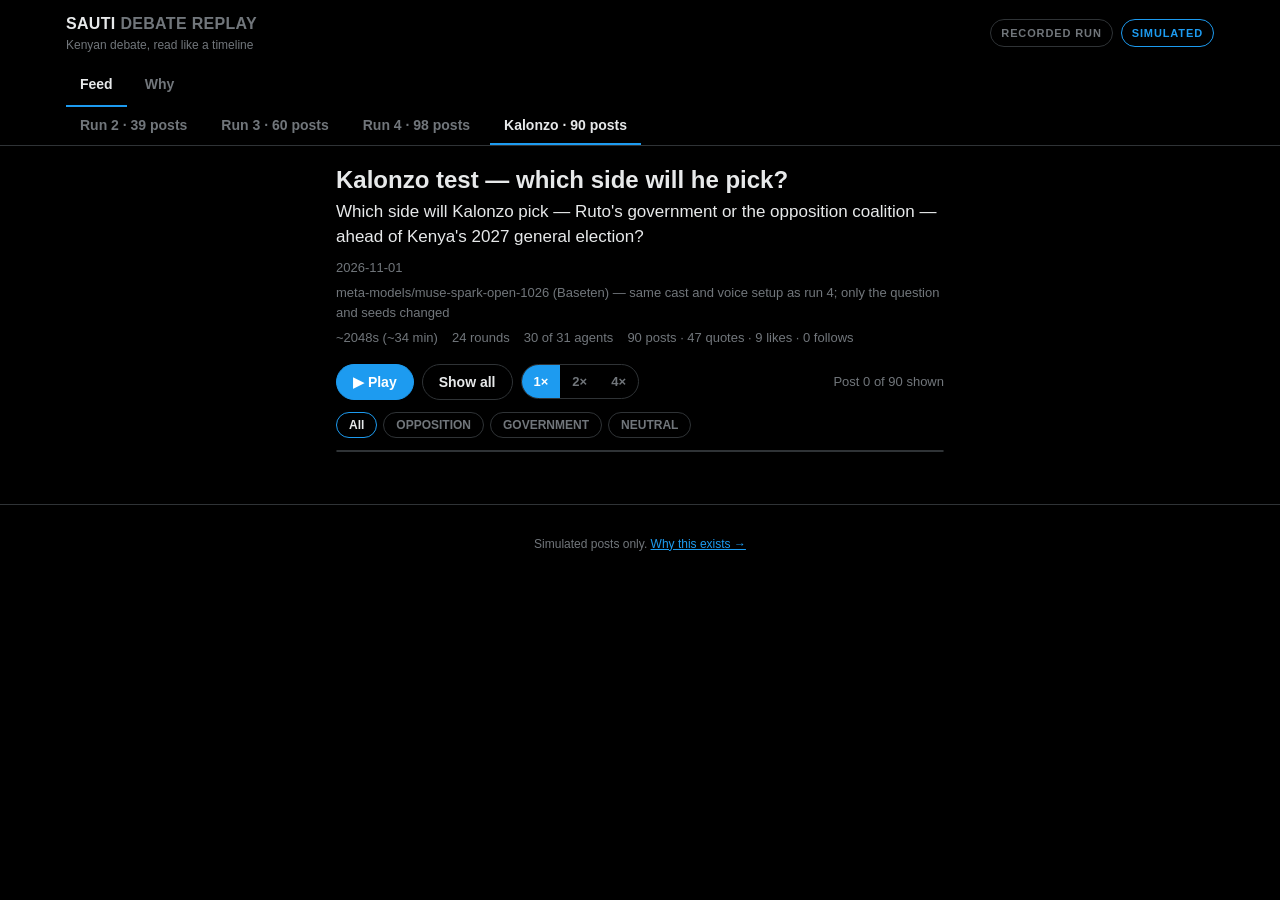
==== commit ea646374: "Restructure: feed-only timeline page + Why explainer page; quote cards, real action counts, date-onl" ====
--- a/index.html
+++ b/index.html
@@ -4,7 +4,7 @@
 <meta charset="utf-8">
 <meta name="viewport" content="width=device-width, initial-scale=1">
 <title>Sauti Debate Replay — Kenyan debate, read live</title>
-<meta name="description" content="Replay of simulated Kenyan debates: a social feed, a live lean bar, and what it would mean for SokoResult. Recorded runs, honestly labelled.">
+<meta name="description" content="Replay of simulated Kenyan debates, shown as a social timeline. Recorded runs, honestly labelled.">
 <link rel="stylesheet" href="styles.css">
 <script src="config.js"></script>
 </head>
@@ -17,8 +17,15 @@
         <div class="brand-sub">Kenyan debate, read like a timeline</div>
       </div>
     </div>
-    <div class="mode-badge" id="modeBadge">RECORDED RUN</div>
+    <div class="badges">
+      <span class="mode-badge" id="modeBadge">RECORDED RUN</span>
+      <span class="mode-badge sim-badge">SIMULATED</span>
+    </div>
   </div>
+  <nav class="page-nav" aria-label="Pages">
+    <a href="index.html" class="page-link active">Feed</a>
+    <a href="why.html" class="page-link">Why</a>
+  </nav>
   <nav class="run-tabs" id="runTabs" aria-label="Runs"></nav>
   <select class="run-select" id="runSelect" aria-label="Choose a run"></select>
 </header>
@@ -31,8 +38,7 @@
   </div>
 </div>
 
-<main class="layout">
-  <!-- ============ FEED COLUMN ============ -->
+<main class="feed-layout">
   <section class="feed-col">
     <div class="run-head">
       <h1 id="runTitle"></h1>
@@ -52,116 +58,14 @@
     </div>
 
     <div class="filters" id="filters"></div>
-    <div class="lean-panel">
-      <div class="lean-panel-head">
-        <span class="lean-label">ROOM LEAN — TAGGED POSTS SHOWN SO FAR</span>
-        <span class="lean-note">Seeds and untagged posts never move the bar.</span>
-      </div>
-      <div class="lean-bar" id="leanBar"></div>
-      <div class="lean-legend" id="leanLegend"></div>
-      <p class="readout-lean" id="readoutLean"></p>
-    </div>
 
     <div class="feed" id="feed"></div>
     <div class="feed-end" id="feedEnd"></div>
   </section>
-
-  <!-- ============ IMPACT COLUMN ============ -->
-  <aside class="impact-col">
-    <div class="shadow-banner">
-      <strong>SHADOW MODE — ILLUSTRATIVE</strong>
-      <p>Sauti never sets prices, never resolves a market, never moves money. Its weight is 0 until it clears a founder-set backtest bar. Nothing on this page is wired to any market.</p>
-    </div>
-
-    <section class="panel">
-      <h2>Signal — what Sauti would fix</h2>
-      <table class="dense">
-        <thead><tr><th>Market</th><th>Today</th><th>With a debate reading</th></tr></thead>
-        <tbody>
-          <tr><td>Duale</td><td class="bad">No keywords — no signal, ever</td><td>Covered by debate positions</td></tr>
-          <tr><td>Mackenzie</td><td class="bad">No keywords — no signal, ever</td><td>Covered by debate positions</td></tr>
-          <tr><td>Karua</td><td class="bad">Shares “iebc” — moves with the others</td><td>Separated by faction reading</td></tr>
-          <tr><td>Jubilee</td><td class="bad">Shares “iebc” — moves with the others</td><td>Separated by faction reading</td></tr>
-          <tr><td>Turnout</td><td class="bad">Shares “iebc” — moves with the others</td><td>Separated by faction reading</td></tr>
-        </tbody>
-      </table>
-      <p class="panel-note">Today the house signal keys off one shared keyword. A faction-based debate reading keys off who believes what, so blind markets get covered and shared-keyword markets stop moving as one block.</p>
-    </section>
-
-    <section class="panel">
-      <h2>Sentiment — news vs the street</h2>
-      <div class="sent-row"><span class="sent-k">News sentiment</span><span class="sent-v">What articles say</span></div>
-      <div class="sent-row"><span class="sent-k">Debate sentiment</span><span class="sent-v">What the timeline argues</span></div>
-      <p class="panel-note">When the two diverge hard, that is the “street disagrees” flag. Today the street side comes from English-only tweets. The debate side adds Sheng and Swahili-English mixed voice, so the street number actually sounds like the street. This panel shows the mechanism; it is not a live reading.</p>
-      <p class="panel-note"><strong>Example from the Kalonzo run:</strong> the cast's own condition on its lean — the opposition lean holds only with a jobs and cost-of-living plan, not just a shares calculation. That is the kind of condition news headlines do not carry.</p>
-    </section>
-
-    <section class="panel">
-      <h2>What improves</h2>
-      <ul class="improve">
-        <li><strong>Blind markets get covered.</strong> Duale and Mackenzie go from no signal to a reading.</li>
-        <li><strong>Duplicated signals get separated.</strong> Karua, Jubilee, and Turnout stop moving on the same keyword.</li>
-        <li><strong>English-only skew gets fixed.</strong> Voice references come from real mixed-language posts, not newsroom English.</li>
-        <li><strong>One flat number becomes a split.</strong> Phase 2 reads the lean by faction × age band instead of one aggregate.</li>
-        <li><strong>Amplifiers stay separate from voters.</strong> Paid praise is quarantined and modelled as amplification, never counted as grassroots belief.</li>
-      </ul>
-    </section>
-
-    <section class="panel">
-      <h2>Interaction graph — the zero-follows gap</h2>
-      <p class="panel-note">Nobody has ever followed anybody in any run. Debate happens through quotes, not relationships. That is the next engine fix, not a data gap.</p>
-      <table class="dense" id="followTable">
-        <thead><tr><th>Run</th><th>Follows</th><th>Likes</th><th>Quotes</th></tr></thead>
-        <tbody></tbody>
-      </table>
-      <div id="topQuoted"></div>
-    </section>
-
-    <section class="panel honesty">
-      <h2>Honesty panel</h2>
-      <ul>
-        <li>Not a prediction. Every lean on this page is a statement about that run's output.</li>
-        <li>Not wired to any market or money. Shadow mode, weight 0.</li>
-        <li>Voice quality is still improving. Grammar is fixed since run 4; newsroom tone and thin Sheng are open.</li>
-        <li>Leans come from demo runs on an elite cast — big shots and media, no ordinary voters yet.</li>
-        <li>No tribal breakdowns in any published readout. Ever.</li>
-        <li>Posts on this page are simulated. No real person's posts, no real handles.</li>
-        <li>A full run takes about 30 minutes, so this page plays back complete recorded runs — real outputs from real runs, not a live wait.</li>
-      </ul>
-      <p class="credits">Simulation engine: MiroFish (third-party open source, AGPL-3.0). Debate model: Built with Muse Spark Open.</p>
-    </section>
-  </aside>
 </main>
 
-<!-- ============ RUNS SECTION ============ -->
-<section class="runs-section">
-  <h2>All runs — and what each one fixed</h2>
-  <div class="runs-table-wrap">
-    <table class="dense runs-table" id="runsTable">
-      <thead><tr><th>Run</th><th>Date</th><th>Model</th><th>Posts</th><th>Lean (run output, not a prediction)</th></tr></thead>
-      <tbody></tbody>
-    </table>
-  </div>
-  <div class="runs-cards" id="runsCards"></div>
-
-  <h3>The improvements arc</h3>
-  <ol class="arc">
-    <li><strong>Run 2 → Run 3: priming works on the surface.</strong> Code-switching 84% → 98% published, Sheng 23% → 90% published, humour arrives, posts get punchier. But grammar stays broken and one seed (“marriage of convenience”) absorbs 21 of 37 quotes.</li>
-    <li><strong>Run 3 → Run 4: grammar fixed, tone flips.</strong> Per-type voice references, a NEVER list of broken lines, and the stronger Muse Spark model fix the grammar — and the lean flips from conditional YES to NO on the same question, cast, and seeds. That flip is the artifact warning: a model change should not swing a debate this hard unless priors dominate. Wire takes 48 of 90 actions, so the thread reads as a newsroom.</li>
-    <li><strong>Run 4 → Kalonzo: same setup, new question.</strong> Opposition 53 vs government 10, with its own artifact warning (seeds lean opposition; the government side rides on the Ruto persona plus KBC News). The honest signal inside: the lean holds only with a jobs and cost-of-living plan.</li>
-  </ol>
-  <h3>Still open</h3>
-  <ul class="open-list">
-    <li>0 follows in every run — the follow graph is the next engine fix.</li>
-    <li>Newsroom tone: wire + institutional = 77% of Kalonzo actions. A voter cast (faction × age) is the fix, not more elite personas.</li>
-    <li>Sheng is thin in run 4 and Kalonzo, partly a small-lexicon measurement gap (bana, fala missed) and partly real.</li>
-    <li>Lean flips between runs are artifact warnings, not evidence about the real questions.</li>
-    <li>Blind-test ratings and the founder-set backtest bar are still pending. Until they clear, weight stays 0.</li>
-  </ul>
-</section>
-
 <footer>
-  <p>Sauti Debate Replay — a demo module for the Meta Global AI Developer Hackathon, Startup track. Simulated posts only. Built with Muse Spark Open. Engine: MiroFish (AGPL-3.0).</p>
+  <p>Simulated posts only. <a href="why.html">Why this exists →</a></p>
 </footer>
 
 <script src="app.js"></script>
--- a/styles.css
+++ b/styles.css
@@ -35,6 +35,11 @@
 .brand-sub { font-size: 12px; color: var(--muted); }
 .mode-badge { font-size: 11px; font-weight: 800; letter-spacing: 0.08em; padding: 5px 10px; border: 1px solid var(--border); border-radius: 999px; color: var(--muted); white-space: nowrap; }
 .mode-badge.live { color: var(--blue); border-color: var(--blue); }
+.badges { display: flex; gap: 8px; align-items: center; }
+.sim-badge { color: var(--blue); border-color: var(--blue); }
+.page-nav { max-width: 1180px; margin: 0 auto; padding: 0 16px; display: flex; gap: 4px; }
+.page-link { color: var(--muted); text-decoration: none; padding: 8px 14px 10px; font-size: 14px; font-weight: 700; border-bottom: 2px solid transparent; }
+.page-link.active { color: var(--text); border-bottom-color: var(--blue); }
 .run-tabs { max-width: 1180px; margin: 0 auto; padding: 0 16px; display: flex; gap: 6px; flex-wrap: wrap; }
 .run-tab { background: transparent; border: none; border-bottom: 2px solid transparent; color: var(--muted); padding: 10px 14px; font-size: 14px; font-weight: 700; cursor: pointer; }
 .run-tab.active { color: var(--text); border-bottom-color: var(--blue); }
@@ -43,9 +48,11 @@
 /* ---------- Sticky mini lean bar (phone only) ---------- */
 .lean-sticky { display: none; }
 
-/* ---------- Layout: LAPTOP = two columns, feed + sticky sidebar ---------- */
-.layout { max-width: 1180px; margin: 0 auto; padding: 20px 16px; display: grid; grid-template-columns: minmax(0, 1fr) 380px; gap: 20px; align-items: start; }
-.impact-col { position: sticky; top: 118px; display: flex; flex-direction: column; gap: 16px; }
+/* ---------- Layout: FEED = one centered timeline column; WHY = one reading column ---------- */
+.feed-layout { max-width: 640px; margin: 0 auto; padding: 20px 16px; }
+.why-layout { max-width: 760px; margin: 0 auto; padding: 20px 16px; display: flex; flex-direction: column; gap: 16px; }
+.why-layout h1 { margin: 4px 0 0; font-size: 24px; }
+.why-intro { margin: 0; color: var(--muted); font-size: 15px; }
 
 /* ---------- Run head + controls ---------- */
 .run-head h1 { margin: 0 0 4px; font-size: 24px; line-height: 1.2; }
@@ -83,19 +90,23 @@
 .post:last-child { border-bottom: none; }
 .post.seed { border-left-color: var(--blue); }
 .post-head { display: flex; align-items: center; gap: 10px; margin-bottom: 4px; }
-.avatar { width: 40px; height: 40px; border-radius: 50%; background: var(--panel); border: 1px solid var(--border); display: flex; align-items: center; justify-content: center; font-weight: 800; font-size: 14px; color: var(--text); flex-shrink: 0; }
+.avatar { width: 40px; height: 40px; border-radius: 50%; background: var(--panel); border: 1px solid var(--border); display: flex; align-items: center; justify-content: center; font-weight: 800; font-size: 14px; color: var(--text); flex-shrink: 0; position: relative; }
 .post-name { font-weight: 700; font-size: 15px; }
+.post-time { font-size: 14px; color: var(--muted); }
 .post-kind { font-size: 14px; font-weight: 400; letter-spacing: 0; color: var(--muted); }
 .post-text { margin: 0; white-space: pre-wrap; word-wrap: break-word; font-size: 15px; }
 .post-foot { display: flex; gap: 12px; align-items: center; justify-content: space-between; max-width: 420px; margin-top: 12px; font-size: 13px; color: var(--muted); }
+.action { display: inline-flex; align-items: center; gap: 4px; }
 .stance { font-size: 11px; font-weight: 800; letter-spacing: 0.05em; padding: 2px 8px; border-radius: 999px; border: 1px solid var(--border); }
 .stance.yes, .stance.pro, .stance.opposition { color: var(--opp); border-color: var(--opp); }
 .stance.no, .stance.sceptical, .stance.government { color: var(--gov); border-color: var(--gov); }
 .stance.conditional, .stance.neutral { color: var(--muted); }
 .quote-card { margin-top: 10px; border: 1px solid var(--border); border-radius: 12px; padding: 10px 12px; background: var(--bg); }
+.quote-head { display: flex; align-items: center; gap: 8px; margin-bottom: 4px; }
+.avatar-sm { width: 28px; height: 28px; font-size: 11px; }
 .quote-card .post-name { font-size: 14px; }
 .quote-card .post-text { font-size: 14px; color: var(--text); }
-.repost-note { font-size: 13px; color: var(--muted); font-style: italic; }
+.repost-by { font-size: 13px; color: var(--muted); margin: 0 0 8px; }
 .feed-end { color: var(--muted); font-size: 13px; text-align: center; padding: 16px 0; }
 
 /* ---------- Impact panels ---------- */
@@ -143,6 +154,7 @@
   .lean-sticky .lean-bar { flex: 1; height: 16px; }
   .lean-count { font-size: 12px; color: var(--muted); white-space: nowrap; }
   .layout { display: block; padding: 12px; }
+  .feed-layout, .why-layout { padding: 12px; }
   .impact-col { position: static; margin-top: 24px; }
   .run-head h1 { font-size: 21px; }
   .run-question { font-size: 16px; }
@@ -161,3 +173,31 @@
   .run-card p b { color: var(--text); }
   footer { padding-bottom: 90px; }
 }
+
+/* ---------- Animated agent avatars: abstract initials only, no faces ----------
+   The most recently shown post's avatar pops, carries a blue pulse ring
+   (the "speaking now" state), and keeps a small blue LIVE dot until the
+   next post lands. Idle avatars stay still. Blue #1D9BF0 and greys only. */
+@keyframes avatar-pop {
+  0% { transform: scale(0.6); }
+  60% { transform: scale(1.15); }
+  100% { transform: scale(1); }
+}
+@keyframes avatar-ring {
+  0% { transform: scale(1); opacity: 0.9; }
+  100% { transform: scale(1.9); opacity: 0; }
+}
+.avatar-speaking { animation: avatar-pop 0.45s ease-out; }
+.avatar-speaking::before {
+  content: ""; position: absolute; inset: -3px; border-radius: 50%;
+  border: 2px solid var(--blue); animation: avatar-ring 2s ease-out infinite;
+  pointer-events: none;
+}
+.avatar-live::after {
+  content: ""; position: absolute; right: 0; bottom: 0; width: 11px; height: 11px;
+  border-radius: 50%; background: var(--blue); border: 2px solid #000000;
+}
+@media (prefers-reduced-motion: reduce) {
+  .avatar-speaking { animation: none; }
+  .avatar-speaking::before { animation: none; opacity: 1; transform: scale(1); }
+}
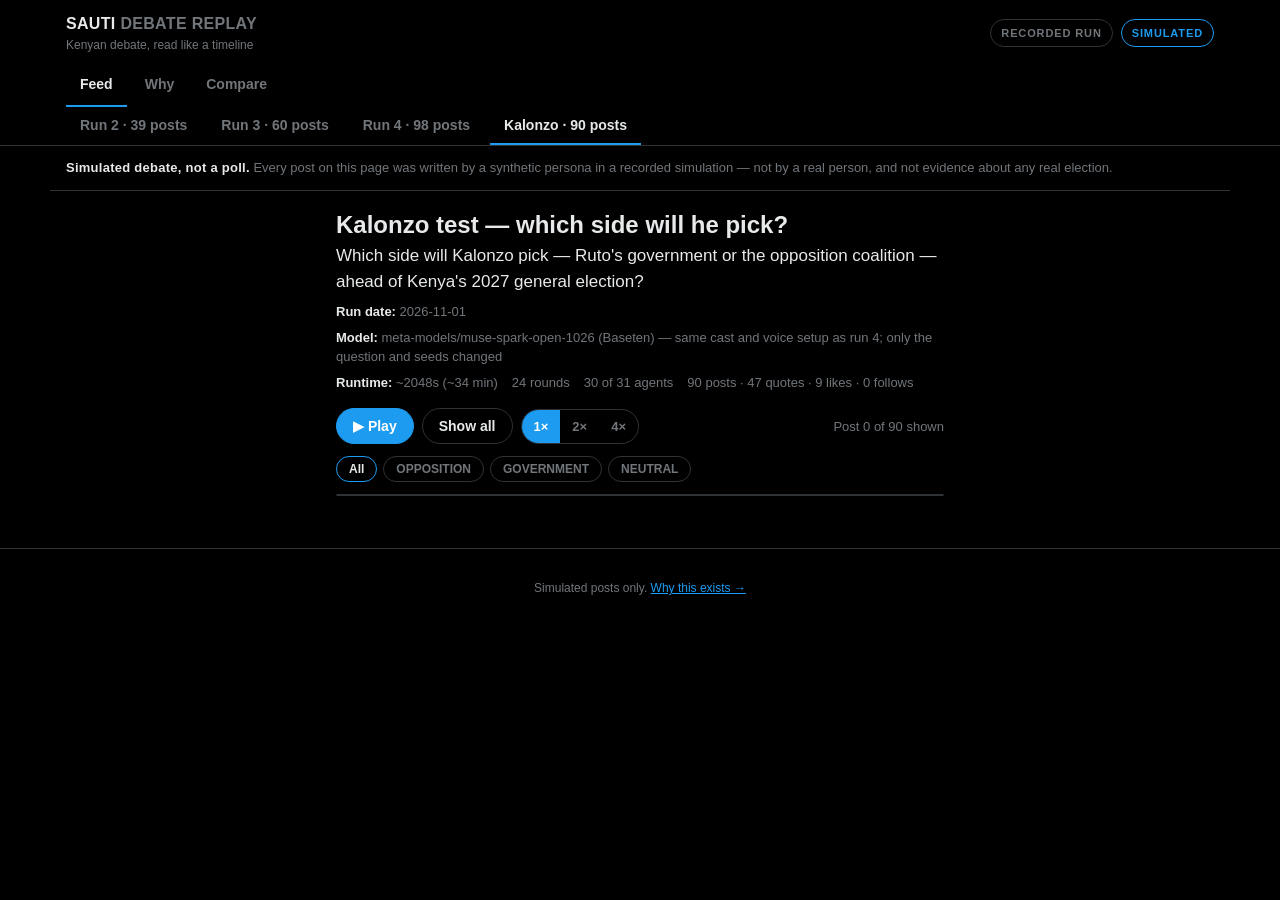
==== commit 8c97b619: "Sauti viewer: honesty banners, SYNTHETIC labels, distinct-agent lean, compare view on real fixed-run" ====
--- a/index.html
+++ b/index.html
@@ -25,10 +25,13 @@
   <nav class="page-nav" aria-label="Pages">
     <a href="index.html" class="page-link active">Feed</a>
     <a href="why.html" class="page-link">Why</a>
+    <a href="compare.html" class="page-link">Compare</a>
   </nav>
   <nav class="run-tabs" id="runTabs" aria-label="Runs"></nav>
   <select class="run-select" id="runSelect" aria-label="Choose a run"></select>
 </header>
+
+<div class="sim-banner" role="note"><strong>Simulated debate, not a poll.</strong> Every post on this page was written by a synthetic persona in a recorded simulation — not by a real person, and not evidence about any real election.</div>
 
 <div class="lean-sticky" id="leanSticky">
   <div class="lean-sticky-inner">
--- a/styles.css
+++ b/styles.css
@@ -44,6 +44,12 @@
 .run-tab { background: transparent; border: none; border-bottom: 2px solid transparent; color: var(--muted); padding: 10px 14px; font-size: 14px; font-weight: 700; cursor: pointer; }
 .run-tab.active { color: var(--text); border-bottom-color: var(--blue); }
 .run-select { display: none; }
+
+/* ---------- Simulation banner + synthetic labels ---------- */
+.sim-banner { max-width: 1180px; margin: 0 auto; padding: 12px 16px; font-size: 13px; color: var(--muted); border-bottom: 1px solid var(--border); }
+.sim-banner strong { color: var(--text); letter-spacing: 0.02em; }
+.synthetic-label { font-size: 10px; font-weight: 800; letter-spacing: 0.08em; color: var(--blue); border: 1px solid var(--blue); border-radius: 999px; padding: 2px 7px; white-space: nowrap; }
+.run-meta b { color: var(--text); }
 
 /* ---------- Sticky mini lean bar (phone only) ---------- */
 .lean-sticky { display: none; }
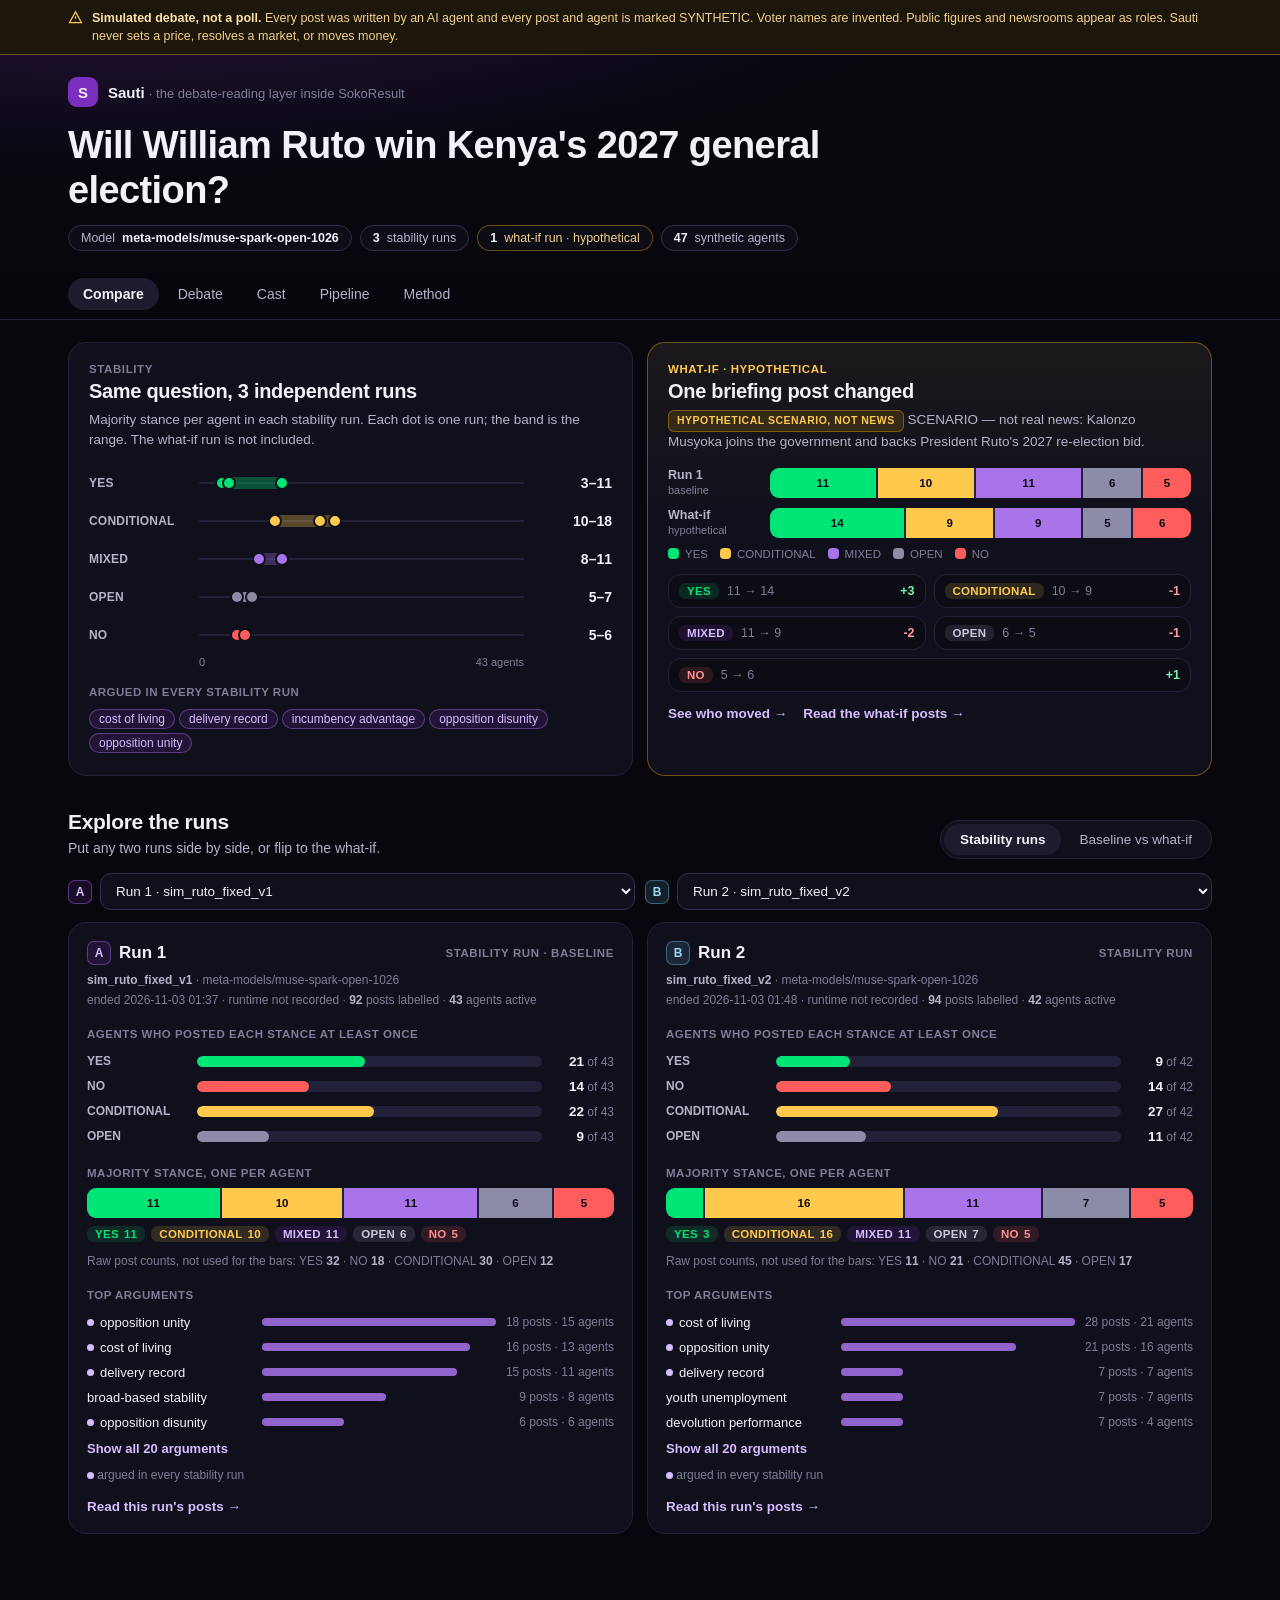
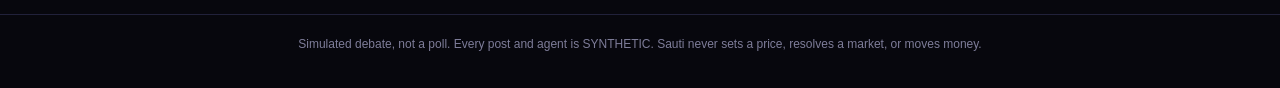
==== commit 6db7a640: "Sauti viewer: Claude rebuild on enriched run data Five tabs (Compare, Debate, Cast, Pipeline, Method" ====
--- a/index.html
+++ b/index.html
@@ -1,76 +1,179 @@
 <!DOCTYPE html>
 <html lang="en">
 <head>
-<meta charset="utf-8">
+<meta charset="UTF-8">
 <meta name="viewport" content="width=device-width, initial-scale=1">
-<title>Sauti Debate Replay — Kenyan debate, read live</title>
-<meta name="description" content="Replay of simulated Kenyan debates, shown as a social timeline. Recorded runs, honestly labelled.">
+<title>Sauti: a simulated Kenyan debate, measured</title>
+<meta name="description" content="Sauti runs one simulated Kenyan debate three times, then changes one fact, and shows what moved. Simulated debate, not a poll.">
 <link rel="stylesheet" href="styles.css">
-<script src="config.js"></script>
 </head>
 <body>
-<header class="topbar">
-  <div class="topbar-inner">
-    <div class="brand">
-      <div>
-        <div class="brand-name">SAUTI <span>DEBATE REPLAY</span></div>
-        <div class="brand-sub">Kenyan debate, read like a timeline</div>
+<div class="strip" role="note">
+  <div class="wrap strip-in">
+    <svg viewBox="0 0 24 24" aria-hidden="true"><path d="M12 3l9.5 17h-19z"/><path d="M12 10v4M12 17.5v.5"/></svg>
+    <span><b>Simulated debate, not a poll.</b> <span id="bannerdetail"></span></span>
+  </div>
+</div>
+<div class="strip sample" role="note" id="samplebanner" hidden>
+  <div class="wrap strip-in"><b>Sample data.</b> These numbers are sample data, not measured run output.</div>
+</div>
+
+<header class="hero">
+  <div class="wrap">
+    <div class="brandrow">
+      <div class="mark" aria-hidden="true">S</div>
+      <div class="brandname">Sauti <span class="brandsub">· the debate-reading layer inside SokoResult</span></div>
+    </div>
+    <h1 class="question" id="question"></h1>
+    <div class="facts" id="facts"></div>
+  </div>
+</header>
+
+<nav class="tabbar" aria-label="Sections">
+  <div class="tabs wrap" role="tablist" id="tabs">
+    <button class="tab" role="tab" data-tab="compare" aria-selected="true">Compare</button>
+    <button class="tab" role="tab" data-tab="debate" aria-selected="false">Debate</button>
+    <button class="tab" role="tab" data-tab="cast" aria-selected="false">Cast</button>
+    <button class="tab" role="tab" data-tab="pipeline" aria-selected="false">Pipeline</button>
+    <button class="tab" role="tab" data-tab="method" aria-selected="false">Method</button>
+  </div>
+</nav>
+
+<main class="wrap" id="main">
+  <div class="loading" id="loading">Loading run data…</div>
+
+  <!-- Compare -->
+  <section class="panel on" id="p-compare" role="tabpanel">
+    <div class="heroes">
+      <article class="card feature" id="stability"></article>
+      <article class="card feature wi" id="whatifcard"></article>
+    </div>
+
+    <div class="sechead">
+      <div><h2>Explore the runs</h2><p>Put any two runs side by side, or flip to the what-if.</p></div>
+      <div class="seg big" id="cmpmode" role="group" aria-label="Compare mode">
+        <button data-mode="stability" aria-pressed="true">Stability runs</button>
+        <button data-mode="whatif" aria-pressed="false">Baseline vs what-if</button>
       </div>
     </div>
-    <div class="badges">
-      <span class="mode-badge" id="modeBadge">RECORDED RUN</span>
-      <span class="mode-badge sim-badge">SIMULATED</span>
+    <div class="selrow">
+      <label><span class="ab a">A</span><select id="selA" aria-label="Run A"></select></label>
+      <label><span class="ab b">B</span><select id="selB" aria-label="Run B"></select></label>
     </div>
-  </div>
-  <nav class="page-nav" aria-label="Pages">
-    <a href="index.html" class="page-link active">Feed</a>
-    <a href="why.html" class="page-link">Why</a>
-    <a href="compare.html" class="page-link">Compare</a>
-  </nav>
-  <nav class="run-tabs" id="runTabs" aria-label="Runs"></nav>
-  <select class="run-select" id="runSelect" aria-label="Choose a run"></select>
-</header>
+    <div class="pair">
+      <div class="card cpanel" id="panelA"></div>
+      <div class="card cpanel" id="panelB"></div>
+    </div>
+    <div id="cmpextra"></div>
+  </section>
 
-<div class="sim-banner" role="note"><strong>Simulated debate, not a poll.</strong> Every post on this page was written by a synthetic persona in a recorded simulation — not by a real person, and not evidence about any real election.</div>
+  <!-- Debate -->
+  <section class="panel" id="p-debate" role="tabpanel">
+    <div class="room">
+      <div class="roomhead">
+        <div class="rh-av" aria-hidden="true">S</div>
+        <div class="rh-t"><b id="roomtitle"></b><span id="roomsub"></span></div>
+        <div class="rh-stack" id="roomstack" aria-hidden="true"></div>
+      </div>
+      <div class="roomctl">
+        <div class="seg" id="runseg" role="group" aria-label="Choose a run"></div>
+        <div class="chips" id="stancefilter" role="group" aria-label="Filter by stance"></div>
+      </div>
+      <div class="roombody">
+        <div id="briefing"></div>
+        <div id="feed" class="feed"></div>
+      </div>
+    </div>
+  </section>
 
-<div class="lean-sticky" id="leanSticky">
-  <div class="lean-sticky-inner">
-    <span class="lean-label">ROOM LEAN</span>
-    <div class="lean-bar" id="leanBarSticky"><div class="lean-empty">Press Play</div></div>
-    <span class="lean-count" id="leanCountSticky"></span>
-  </div>
-</div>
+  <!-- Cast -->
+  <section class="panel" id="p-cast" role="tabpanel">
+    <div class="sechead">
+      <div><h2>The cast</h2><p id="castlead"></p></div>
+      <div class="seg" id="castrun" role="group" aria-label="Choose a run"></div>
+    </div>
+    <div class="legendrow" id="castlegend"></div>
+    <div id="castbody"></div>
+  </section>
 
-<main class="feed-layout">
-  <section class="feed-col">
-    <div class="run-head">
-      <h1 id="runTitle"></h1>
-      <p class="run-question" id="runQuestion"></p>
-      <div class="run-meta" id="runMeta"></div>
+  <!-- Pipeline -->
+  <section class="panel" id="p-pipeline" role="tabpanel">
+    <div class="sechead"><div><h2>From news to comparison</h2><p>Five stages. Each one names the runs it produced.</p></div></div>
+    <div class="steps" id="pipeline"></div>
+  </section>
+
+  <!-- Method -->
+  <section class="panel" id="p-method" role="tabpanel">
+    <div class="doc">
+      <div class="card docsec">
+        <h2>What Sauti is</h2>
+        <p>Sauti stages a debate between simulated Kenyans on a simulated social timeline and reads where each agent lands. Voters are invented people, built from real public posts and public data. Public figures and newsrooms are roles the model plays from public reporting. Every post is written by the model and marked SYNTHETIC.</p>
+        <p>The point is that Sauti can be tested. The same question is run several times to see whether the lean holds, then one briefing post is swapped to see what moves.</p>
+      </div>
+      <div class="card docsec">
+        <h2>How posts are labelled</h2>
+        <p>Every agent post, briefing posts excluded, gets one stance and up to three argument tags.</p>
+        <dl class="defs">
+          <dt><span class="st-chip YES">YES</span></dt><dd>Supports or affirms the question. <i>"Ruto's record earns him a second term."</i></dd>
+          <dt><span class="st-chip NO">NO</span></dt><dd>Opposes or denies the question. <i>"Ruto will not win; the opposition unites against him."</i></dd>
+          <dt><span class="st-chip CONDITIONAL">CONDITIONAL</span></dt><dd>A verdict with conditions, a yes-but, or a demand that must be met first. <i>"He can win only if he fixes the cost of living first."</i> Kept separate, never folded into YES or NO.</dd>
+          <dt><span class="st-chip OPEN">OPEN</span></dt><dd>No verdict: a question, an observation, or neutral reporting. <i>"Both sides held rallies in Nairobi today."</i></dd>
+        </dl>
+        <p>Argument tags are short, lowercase, and taken from the argument the post makes, such as "opposition unity" or "delivery record".</p>
+      </div>
+      <div class="card docsec">
+        <h2>How agents are counted</h2>
+        <p><b>Overlapping:</b> an agent counts under every stance it posted at least once. The lean bars use this, so one loud agent cannot outvote the room.</p>
+        <p><b>Majority:</b> each agent's most frequent stance, with ties shown as MIXED. Movement in the what-if is measured on majority stance, against run 1 as the baseline.</p>
+        <p><b>Raw post counts</b> are shown too, labelled as raw. They never drive the bars.</p>
+      </div>
+      <div class="card docsec">
+        <h2>Honesty rules</h2>
+        <ul>
+          <li>Simulated debate, not a poll. Nothing on this page is a statement about the real election.</li>
+          <li>Every post and every agent is marked SYNTHETIC. Voter names are invented.</li>
+          <li>Each run shows its id, model and end time. Where a value was not recorded, the page says so.</li>
+          <li>A number that has not been measured is shown as "not measured yet". Nothing is filled in.</li>
+          <li>The what-if briefing post is a hypothetical scenario, not news, and is labelled that way wherever it appears.</li>
+          <li>No tribal breakdowns are published.</li>
+        </ul>
+      </div>
+      <div class="card docsec">
+        <h2>Known caveats</h2>
+        <ul>
+          <li><b>Echo inflation.</b> Agents quote and repeat each other, so popular lines look bigger in raw post counts than in agent counts. That is why the bars count agents.</li>
+          <li><b>Model sensitivity.</b> Results depend on the model and its settings. A different model can land differently on the same cast.</li>
+          <li><b>Essay length.</b> Agents still tend to write longer than real timeline posts.</li>
+          <li><b>Late-round night silence.</b> The simulated clock has quiet night hours, so late rounds carry few posts.</li>
+          <li><b>The cast shapes the result.</b> Each voter persona names a camp. The arguments and the movement between runs carry more information than any single count.</li>
+        </ul>
+      </div>
+      <div class="card docsec">
+        <h2>Where it sits in SokoResult</h2>
+        <p>SokoResult is a Kenyan market where people trade on real-world questions. Sauti is a reading layer beside it, in shadow mode. It never sets a price, never resolves a market, and never moves money. Its weight is zero until it clears a backtest on decided markets and the founder approves.</p>
+      </div>
+      <div class="card docsec" id="datanotes" hidden></div>
+      <div class="card docsec">
+        <h2>Credits</h2>
+        <ul>
+          <li>Simulation engine: <a href="https://github.com/666ghj/MiroFish" rel="noopener">MiroFish</a>, built on OASIS, open source under AGPL-3.0. Sauti did not write the engine.</li>
+          <li>Debate and labelling model: <span id="creditmodel"></span>.</li>
+          <li>Sauti's own work: the Kenyan voice filter, the faction × age cast, the briefing posts, the engine guidance, the readout, and this page.</li>
+        </ul>
+      </div>
     </div>
-
-    <div class="controls" id="controls">
-      <button class="btn btn-play" id="btnPlay">▶ Play</button>
-      <button class="btn" id="btnShowAll">Show all</button>
-      <div class="speed" role="group" aria-label="Playback speed">
-        <button data-speed="1" class="speed-btn active">1×</button>
-        <button data-speed="2" class="speed-btn">2×</button>
-        <button data-speed="4" class="speed-btn">4×</button>
-      </div>
-      <span class="progress" id="progress"></span>
-    </div>
-
-    <div class="filters" id="filters"></div>
-
-    <div class="feed" id="feed"></div>
-    <div class="feed-end" id="feedEnd"></div>
   </section>
 </main>
 
-<footer>
-  <p>Simulated posts only. <a href="why.html">Why this exists →</a></p>
-</footer>
+<footer class="foot"><div class="wrap">Simulated debate, not a poll. Every post and agent is SYNTHETIC. Sauti never sets a price, resolves a market, or moves money.</div></footer>
 
+<div class="scrim" id="scrim"></div>
+<aside class="drawer" id="drawer" role="dialog" aria-modal="true" aria-labelledby="drawer-title" aria-hidden="true">
+  <header><b id="drawer-title">Agent</b><button class="close" id="close" aria-label="Close"><svg viewBox="0 0 24 24"><path d="M6 6l12 12M18 6L6 18"/></svg></button></header>
+  <div class="scroll" id="drawerbody"></div>
+</aside>
+
+<script src="config.js"></script>
 <script src="app.js"></script>
 </body>
 </html>
--- a/styles.css
+++ b/styles.css
@@ -1,209 +1,301 @@
-/* Sauti Debate Replay — X-style dark timeline.
-   Pure black #000, #16181C surfaces, #2F3336 hairlines,
-   #E7E9EA text, #71767B secondary, #1D9BF0 blue accent.
-   No gradients, no glass, no blur. */
-:root {
-  --bg: #000000;
-  --panel: #16181C;
-  --panel2: #16181C;
-  --border: #2F3336;
-  --text: #E7E9EA;
-  --muted: #71767B;
-  --blue: #1D9BF0;
-  --opp: #1D9BF0;
-  --gov: #8B98A5;
-  --neu: #536471;
-  --radius: 16px;
+:root{
+  --bg:#07070D;--bg-2:#0C0C15;--card:#10101C;--card-2:#161625;--card-3:#1C1C2E;
+  --line:#21213A;--line-2:#2E2E4A;
+  --fg:#F2F1F8;--fg-2:#B4B3CA;--fg-3:#7E7D99;
+  --brand:#7B2FBE;--brand-2:#A974EA;--brand-3:#D7BCFF;--brand-soft:rgba(123,47,190,.16);--brand-line:rgba(169,116,234,.42);
+  --yes:#00E676;--no:#FF5C5C;--cond:#FFC94D;--open:#8C8BA8;--mixed:#A974EA;
+  --amber:#FFC94D;--amber-soft:rgba(255,179,0,.09);--amber-line:rgba(255,179,0,.38);
+  --fA:#C3A0FF;--fB:#6FCBF7;--fC:#FFC94D;--fD:#BAC4D1;--fE:#7DD3C8;
+  --r:18px;--r-md:13px;--r-sm:9px;
+  --ease:cubic-bezier(.2,.8,.2,1);
+  --font:-apple-system,BlinkMacSystemFont,"SF Pro Text","Segoe UI",Roboto,Helvetica,Arial,sans-serif;
 }
-* { box-sizing: border-box; }
-body {
-  margin: 0;
-  background: var(--bg);
-  color: var(--text);
-  font-family: -apple-system, BlinkMacSystemFont, "Segoe UI", Roboto, Helvetica, Arial, sans-serif;
-  font-size: 15px;
-  line-height: 1.5;
-}
-a { color: var(--blue); }
-
-/* ---------- Top bar ---------- */
-.topbar { border-bottom: 1px solid var(--border); background: #000000; position: sticky; top: 0; z-index: 20; }
-.topbar-inner { max-width: 1180px; margin: 0 auto; padding: 12px 16px; display: flex; align-items: center; justify-content: space-between; gap: 12px; }
-.brand { display: flex; align-items: center; gap: 10px; }
-.brand-name { font-weight: 800; letter-spacing: 0.02em; font-size: 16px; }
-.brand-name span { color: var(--muted); font-weight: 600; }
-.brand-sub { font-size: 12px; color: var(--muted); }
-.mode-badge { font-size: 11px; font-weight: 800; letter-spacing: 0.08em; padding: 5px 10px; border: 1px solid var(--border); border-radius: 999px; color: var(--muted); white-space: nowrap; }
-.mode-badge.live { color: var(--blue); border-color: var(--blue); }
-.badges { display: flex; gap: 8px; align-items: center; }
-.sim-badge { color: var(--blue); border-color: var(--blue); }
-.page-nav { max-width: 1180px; margin: 0 auto; padding: 0 16px; display: flex; gap: 4px; }
-.page-link { color: var(--muted); text-decoration: none; padding: 8px 14px 10px; font-size: 14px; font-weight: 700; border-bottom: 2px solid transparent; }
-.page-link.active { color: var(--text); border-bottom-color: var(--blue); }
-.run-tabs { max-width: 1180px; margin: 0 auto; padding: 0 16px; display: flex; gap: 6px; flex-wrap: wrap; }
-.run-tab { background: transparent; border: none; border-bottom: 2px solid transparent; color: var(--muted); padding: 10px 14px; font-size: 14px; font-weight: 700; cursor: pointer; }
-.run-tab.active { color: var(--text); border-bottom-color: var(--blue); }
-.run-select { display: none; }
-
-/* ---------- Simulation banner + synthetic labels ---------- */
-.sim-banner { max-width: 1180px; margin: 0 auto; padding: 12px 16px; font-size: 13px; color: var(--muted); border-bottom: 1px solid var(--border); }
-.sim-banner strong { color: var(--text); letter-spacing: 0.02em; }
-.synthetic-label { font-size: 10px; font-weight: 800; letter-spacing: 0.08em; color: var(--blue); border: 1px solid var(--blue); border-radius: 999px; padding: 2px 7px; white-space: nowrap; }
-.run-meta b { color: var(--text); }
-
-/* ---------- Sticky mini lean bar (phone only) ---------- */
-.lean-sticky { display: none; }
-
-/* ---------- Layout: FEED = one centered timeline column; WHY = one reading column ---------- */
-.feed-layout { max-width: 640px; margin: 0 auto; padding: 20px 16px; }
-.why-layout { max-width: 760px; margin: 0 auto; padding: 20px 16px; display: flex; flex-direction: column; gap: 16px; }
-.why-layout h1 { margin: 4px 0 0; font-size: 24px; }
-.why-intro { margin: 0; color: var(--muted); font-size: 15px; }
-
-/* ---------- Run head + controls ---------- */
-.run-head h1 { margin: 0 0 4px; font-size: 24px; line-height: 1.2; }
-.run-question { margin: 0 0 8px; font-size: 17px; color: var(--text); }
-.run-meta { font-size: 13px; color: var(--muted); display: flex; flex-wrap: wrap; gap: 6px 14px; }
-.controls { display: flex; align-items: center; gap: 8px; margin: 16px 0 12px; flex-wrap: wrap; }
-.btn { background: transparent; border: 1px solid var(--border); color: var(--text); border-radius: 999px; padding: 9px 16px; font-size: 14px; font-weight: 700; cursor: pointer; }
-.btn-play { background: var(--blue); border-color: var(--blue); color: #fff; }
-.speed { display: flex; border: 1px solid var(--border); border-radius: 999px; overflow: hidden; }
-.speed-btn { background: transparent; border: none; color: var(--muted); padding: 9px 12px; font-size: 13px; font-weight: 700; cursor: pointer; }
-.speed-btn.active { background: var(--blue); color: #fff; }
-.progress { font-size: 13px; color: var(--muted); margin-left: auto; }
-.filters { display: flex; gap: 6px; flex-wrap: wrap; margin-bottom: 12px; }
-.chip { background: transparent; border: 1px solid var(--border); color: var(--muted); border-radius: 999px; padding: 5px 12px; font-size: 12px; font-weight: 700; cursor: pointer; }
-.chip.active { border-color: var(--blue); color: var(--text); }
-
-/* ---------- Lean bar ---------- */
-.lean-panel { background: var(--panel); border: 1px solid var(--border); border-radius: var(--radius); padding: 12px 14px; margin-bottom: 16px; }
-.lean-panel-head { display: flex; justify-content: space-between; gap: 10px; margin-bottom: 8px; }
-.lean-label { font-size: 11px; font-weight: 800; letter-spacing: 0.07em; color: var(--muted); }
-.lean-note { font-size: 12px; color: var(--muted); }
-.lean-bar { display: flex; height: 22px; background: var(--panel); border: 1px solid var(--border); border-radius: 999px; overflow: hidden; }
-.lean-seg { height: 100%; }
-.lean-seg.yes, .lean-seg.pro, .lean-seg.opposition { background: var(--opp); }
-.lean-seg.no, .lean-seg.sceptical, .lean-seg.government { background: var(--gov); }
-.lean-seg.conditional, .lean-seg.neutral { background: var(--border); }
-.lean-empty { font-size: 12px; color: var(--muted); padding: 2px 8px; }
-.lean-legend { display: flex; gap: 14px; flex-wrap: wrap; margin-top: 8px; font-size: 12px; color: var(--muted); }
-.lean-legend b { color: var(--text); }
-.readout-lean { margin: 10px 0 0; font-size: 14px; }
-
-/* ---------- Feed: one continuous timeline column ---------- */
-.feed { display: flex; flex-direction: column; background: var(--bg); border: 1px solid var(--border); border-radius: var(--radius); overflow: hidden; }
-.post { background: var(--bg); border: none; border-bottom: 1px solid var(--border); border-left: 2px solid transparent; border-radius: 0; padding: 12px 16px; }
-.post:last-child { border-bottom: none; }
-.post.seed { border-left-color: var(--blue); }
-.post-head { display: flex; align-items: center; gap: 10px; margin-bottom: 4px; }
-.avatar { width: 40px; height: 40px; border-radius: 50%; background: var(--panel); border: 1px solid var(--border); display: flex; align-items: center; justify-content: center; font-weight: 800; font-size: 14px; color: var(--text); flex-shrink: 0; position: relative; }
-.post-name { font-weight: 700; font-size: 15px; }
-.post-time { font-size: 14px; color: var(--muted); }
-.post-kind { font-size: 14px; font-weight: 400; letter-spacing: 0; color: var(--muted); }
-.post-text { margin: 0; white-space: pre-wrap; word-wrap: break-word; font-size: 15px; }
-.post-foot { display: flex; gap: 12px; align-items: center; justify-content: space-between; max-width: 420px; margin-top: 12px; font-size: 13px; color: var(--muted); }
-.action { display: inline-flex; align-items: center; gap: 4px; }
-.stance { font-size: 11px; font-weight: 800; letter-spacing: 0.05em; padding: 2px 8px; border-radius: 999px; border: 1px solid var(--border); }
-.stance.yes, .stance.pro, .stance.opposition { color: var(--opp); border-color: var(--opp); }
-.stance.no, .stance.sceptical, .stance.government { color: var(--gov); border-color: var(--gov); }
-.stance.conditional, .stance.neutral { color: var(--muted); }
-.quote-card { margin-top: 10px; border: 1px solid var(--border); border-radius: 12px; padding: 10px 12px; background: var(--bg); }
-.quote-head { display: flex; align-items: center; gap: 8px; margin-bottom: 4px; }
-.avatar-sm { width: 28px; height: 28px; font-size: 11px; }
-.quote-card .post-name { font-size: 14px; }
-.quote-card .post-text { font-size: 14px; color: var(--text); }
-.repost-by { font-size: 13px; color: var(--muted); margin: 0 0 8px; }
-.feed-end { color: var(--muted); font-size: 13px; text-align: center; padding: 16px 0; }
-
-/* ---------- Impact panels ---------- */
-.panel { background: var(--panel); border: 1px solid var(--border); border-radius: var(--radius); padding: 14px 16px; }
-.panel h2 { margin: 0 0 10px; font-size: 16px; }
-.panel-note { font-size: 13px; color: var(--muted); margin: 10px 0 0; }
-.shadow-banner { background: var(--panel); border: 1px solid var(--border); border-radius: var(--radius); padding: 14px 16px; }
-.shadow-banner strong { font-size: 12px; letter-spacing: 0.07em; color: var(--text); }
-.shadow-banner p { font-size: 13px; color: var(--muted); margin: 6px 0 0; }
-table.dense { width: 100%; border-collapse: collapse; font-size: 13px; }
-table.dense th { text-align: left; color: var(--muted); font-size: 11px; letter-spacing: 0.06em; padding: 6px 8px; border-bottom: 1px solid var(--border); }
-table.dense td { padding: 7px 8px; border-bottom: 1px solid var(--border); vertical-align: top; }
-table.dense td.bad { color: var(--muted); }
-.sent-row { display: flex; justify-content: space-between; gap: 10px; padding: 8px 0; border-bottom: 1px solid var(--border); font-size: 13px; }
-.sent-k { font-weight: 700; }
-.sent-v { color: var(--muted); text-align: right; }
-.improve { margin: 0; padding-left: 18px; font-size: 13px; display: flex; flex-direction: column; gap: 8px; }
-.improve li { color: var(--muted); }
-.improve li strong { color: var(--text); }
-.honesty ul { margin: 0; padding-left: 18px; font-size: 13px; color: var(--muted); display: flex; flex-direction: column; gap: 6px; }
-.credits { font-size: 12px; color: var(--muted); margin: 12px 0 0; }
-
-/* ---------- Runs section ---------- */
-.runs-section { max-width: 1180px; margin: 0 auto; padding: 8px 16px 30px; }
-.runs-section h2 { font-size: 20px; margin: 16px 0 10px; }
-.runs-section h3 { font-size: 16px; margin: 22px 0 8px; }
-.runs-table-wrap { overflow-x: auto; }
-.runs-table { min-width: 760px; }
-.runs-cards { display: none; }
-.arc, .open-list { margin: 0; padding-left: 20px; font-size: 14px; color: var(--muted); display: flex; flex-direction: column; gap: 10px; }
-.arc strong, .open-list strong { color: var(--text); }
-footer { border-top: 1px solid var(--border); padding: 18px 16px 40px; font-size: 12px; color: var(--muted); text-align: center; }
-
-/* ================= PHONE: genuinely different layout ================= */
-@media (max-width: 900px) {
-  body { font-size: 16px; }
-  .topbar { position: static; }
-  .topbar-inner { padding: 10px 12px; }
-  .brand-sub { display: none; }
-  .run-tabs { display: none; }
-  .run-select { display: block; width: calc(100% - 24px); margin: 0 12px 12px; background: var(--panel); color: var(--text); border: 1px solid var(--border); border-radius: 8px; padding: 10px; font-size: 15px; font-weight: 700; }
-  /* Sticky mini lean bar replaces the in-feed panel header on phone */
-  .lean-sticky { display: block; position: sticky; top: 0; z-index: 15; background: #000000; border-bottom: 1px solid var(--border); padding: 8px 12px; }
-  .lean-sticky-inner { display: flex; align-items: center; gap: 8px; }
-  .lean-sticky .lean-bar { flex: 1; height: 16px; }
-  .lean-count { font-size: 12px; color: var(--muted); white-space: nowrap; }
-  .layout { display: block; padding: 12px; }
-  .feed-layout, .why-layout { padding: 12px; }
-  .impact-col { position: static; margin-top: 24px; }
-  .run-head h1 { font-size: 21px; }
-  .run-question { font-size: 16px; }
-  /* Bottom control bar on phone, not an inline row */
-  .controls { position: fixed; left: 0; right: 0; bottom: 0; z-index: 20; background: #000000; border-top: 1px solid var(--border); padding: 10px 12px; margin: 0; justify-content: space-between; }
-  .progress { display: none; }
-  .feed { padding-bottom: 0; margin-bottom: 76px; }
-  .lean-panel { display: none; }
-  .post { padding: 12px; }
-  .post-text { font-size: 16px; }
-  .runs-table-wrap { display: none; }
-  .runs-cards { display: flex; flex-direction: column; gap: 10px; }
-  .run-card { background: var(--panel); border: 1px solid var(--border); border-radius: var(--radius); padding: 14px; }
-  .run-card h4 { margin: 0 0 4px; font-size: 16px; }
-  .run-card p { margin: 4px 0; font-size: 13px; color: var(--muted); }
-  .run-card p b { color: var(--text); }
-  footer { padding-bottom: 90px; }
-}
-
-/* ---------- Animated agent avatars: abstract initials only, no faces ----------
-   The most recently shown post's avatar pops, carries a blue pulse ring
-   (the "speaking now" state), and keeps a small blue LIVE dot until the
-   next post lands. Idle avatars stay still. Blue #1D9BF0 and greys only. */
-@keyframes avatar-pop {
-  0% { transform: scale(0.6); }
-  60% { transform: scale(1.15); }
-  100% { transform: scale(1); }
-}
-@keyframes avatar-ring {
-  0% { transform: scale(1); opacity: 0.9; }
-  100% { transform: scale(1.9); opacity: 0; }
-}
-.avatar-speaking { animation: avatar-pop 0.45s ease-out; }
-.avatar-speaking::before {
-  content: ""; position: absolute; inset: -3px; border-radius: 50%;
-  border: 2px solid var(--blue); animation: avatar-ring 2s ease-out infinite;
-  pointer-events: none;
-}
-.avatar-live::after {
-  content: ""; position: absolute; right: 0; bottom: 0; width: 11px; height: 11px;
-  border-radius: 50%; background: var(--blue); border: 2px solid #000000;
-}
-@media (prefers-reduced-motion: reduce) {
-  .avatar-speaking { animation: none; }
-  .avatar-speaking::before { animation: none; opacity: 1; transform: scale(1); }
-}
+*{box-sizing:border-box}
+html,body{margin:0;background:var(--bg);color:var(--fg);font-family:var(--font);-webkit-font-smoothing:antialiased;-webkit-tap-highlight-color:transparent}
+button,select{font:inherit;color:inherit}
+button{background:none;border:0;cursor:pointer;padding:0}
+button:focus-visible,a:focus-visible,select:focus-visible,[tabindex]:focus-visible,summary:focus-visible{outline:2px solid var(--brand-2);outline-offset:2px;border-radius:8px}
+a{color:var(--brand-3)}
+[hidden]{display:none!important}
+.wrap{max-width:1180px;margin:0 auto;padding:0 18px}
+.num{font-variant-numeric:tabular-nums}
+.muted{color:var(--fg-3)}
+
+/* honesty strip */
+.strip{background:linear-gradient(0deg,var(--amber-soft),var(--amber-soft)),var(--bg);border-bottom:1px solid var(--amber-line);color:#F3D08A;font-size:12.5px;line-height:1.45}
+.strip-in{display:flex;gap:9px;align-items:flex-start;padding:9px 18px}
+.strip b{color:#FFE3A8;font-weight:650}
+.strip svg{width:15px;height:15px;flex-shrink:0;margin-top:1px;fill:none;stroke:var(--amber);stroke-width:2}
+.strip.sample{background:rgba(255,92,92,.12);border-bottom-color:rgba(255,92,92,.45);color:#FFB3B3}
+.strip.sample b{color:#FFD0D0}
+
+/* hero */
+.hero{padding:22px 0 18px;background:radial-gradient(1200px 300px at 10% -40%,rgba(123,47,190,.28),transparent 70%)}
+.brandrow{display:flex;align-items:center;gap:10px}
+.mark{width:30px;height:30px;border-radius:9px;background:var(--brand);display:grid;place-items:center;font-weight:800;font-size:15px}
+.brandname{font-weight:700;font-size:15px}
+.brandsub{color:var(--fg-3);font-weight:400;font-size:13px}
+.question{font-size:26px;font-weight:750;line-height:1.18;letter-spacing:-.6px;margin:16px 0 12px;max-width:900px}
+@media(min-width:760px){.question{font-size:38px}}
+.facts{display:flex;flex-wrap:wrap;gap:8px}
+.fact{display:inline-flex;align-items:center;gap:7px;border:1px solid var(--line-2);background:rgba(16,16,28,.7);border-radius:999px;padding:5px 12px;font-size:12.5px;color:var(--fg-2)}
+.fact b{color:var(--fg);font-weight:650}
+.fact.hyp{border-color:var(--amber-line);color:#F3D08A}
+
+/* tabs */
+.tabbar{position:sticky;top:0;z-index:30;background:rgba(7,7,13,.9);backdrop-filter:saturate(1.4) blur(12px);-webkit-backdrop-filter:saturate(1.4) blur(12px);border-bottom:1px solid var(--line)}
+.tabs{display:flex;gap:4px;overflow-x:auto;scrollbar-width:none;padding-top:9px;padding-bottom:9px}
+.tabs::-webkit-scrollbar{display:none}
+.tab{padding:8px 15px;font-size:14px;color:var(--fg-2);white-space:nowrap;border-radius:999px;transition:background .2s,color .2s}
+.tab:hover{color:var(--fg);background:var(--card)}
+.tab[aria-selected="true"]{color:var(--fg);background:var(--card-3);font-weight:650}
+.panel{display:none;padding:22px 0 80px}
+.panel.on{display:block}
+.loading{padding:60px 0;color:var(--fg-3);text-align:center}
+.loading.err{color:#FF8F8F}
+
+/* shared */
+.card{background:var(--card);border:1px solid var(--line);border-radius:var(--r);padding:18px;min-width:0}
+.kick{font-size:11.5px;font-weight:700;letter-spacing:.6px;text-transform:uppercase;color:var(--fg-3)}
+.sechead{display:flex;justify-content:space-between;align-items:flex-end;gap:14px;flex-wrap:wrap;margin:34px 0 14px}
+.sechead:first-child{margin-top:0}
+.sechead h2{margin:0 0 4px;font-size:21px;letter-spacing:-.3px}
+.sechead p{margin:0;font-size:14px;color:var(--fg-2);line-height:1.5;max-width:640px}
+.sub{font-size:11.5px;font-weight:700;letter-spacing:.5px;text-transform:uppercase;color:var(--fg-3);margin:18px 0 9px}
+.note{font-size:13.5px;color:var(--fg-2);line-height:1.55}
+.nm{padding:12px 14px;border:1px dashed var(--line-2);border-radius:var(--r-md);color:var(--fg-3);font-size:13.5px;background:var(--bg-2)}
+.nm b{color:var(--fg-2);font-weight:600}
+.seg{display:inline-flex;flex-wrap:wrap;gap:2px;background:var(--card);border:1px solid var(--line);border-radius:20px;padding:3px;max-width:100%}
+.seg button{padding:6px 13px;border-radius:999px;font-size:13px;color:var(--fg-2);white-space:nowrap;transition:background .2s,color .2s}
+.seg button[aria-pressed="true"]{background:var(--card-3);color:var(--fg);font-weight:650}
+.seg.big button{padding:8px 16px;font-size:13.5px}
+.chips{display:flex;gap:6px;flex-wrap:wrap}
+.chip{border:1px solid var(--line-2);border-radius:999px;padding:5px 11px;font-size:12.5px;color:var(--fg-2);display:inline-flex;align-items:center;gap:6px}
+.chip[aria-pressed="true"]{border-color:var(--brand-2);color:var(--fg);background:var(--brand-soft)}
+.chip .dot{width:7px;height:7px;border-radius:50%}
+.tag{display:inline-block;border:1px solid var(--line-2);border-radius:999px;padding:2px 9px;font-size:12px;color:var(--fg-2);margin:2px 4px 2px 0;white-space:nowrap}
+.tag.all{border-color:var(--brand-line);color:var(--brand-3);background:var(--brand-soft)}
+.tag.gone{text-decoration:line-through;color:var(--fg-3)}
+.tag.new{border-color:rgba(0,230,118,.4);color:#7BF0B4}
+.st-chip{display:inline-flex;align-items:center;gap:5px;border-radius:7px;padding:2px 8px;font-size:11.5px;font-weight:700;letter-spacing:.3px;font-variant-numeric:tabular-nums;white-space:nowrap}
+.st-chip.YES{background:rgba(0,230,118,.13);color:var(--yes)}
+.st-chip.NO{background:rgba(255,92,92,.14);color:#FF8F8F}
+.st-chip.CONDITIONAL{background:rgba(255,201,77,.14);color:var(--cond)}
+.st-chip.OPEN{background:rgba(140,139,168,.18);color:#C9C8DC}
+.st-chip.MIXED{background:var(--brand-soft);color:var(--brand-3)}
+.st-chip.NONE{background:transparent;border:1px dashed var(--line-2);color:var(--fg-3);font-weight:600}
+.syn{display:inline-block;border:1px solid var(--line-2);border-radius:6px;padding:1px 6px;font-size:9.5px;color:var(--fg-3);letter-spacing:.6px;font-weight:700;line-height:1.5}
+.hypo{display:inline-block;border-radius:6px;padding:2px 8px;font-size:10.5px;font-weight:700;letter-spacing:.5px;text-transform:uppercase;background:rgba(255,179,0,.13);color:var(--amber);border:1px solid var(--amber-line);white-space:nowrap}
+.av{width:40px;height:40px;flex-shrink:0;display:grid;place-items:center;font-size:13px;font-weight:700;color:#0A0A12;position:relative}
+.av.voter{border-radius:13px}
+.av.actor,.av.other{border-radius:50%;background:#2A2A42;color:#C9C8E0}
+.av.media{border-radius:10px;background:#23233A;color:#C9C8E0}
+.av svg{width:20px;height:20px;fill:currentColor}
+.av.sm{width:28px;height:28px;font-size:10.5px}.av.sm.voter{border-radius:9px}.av.sm.media{border-radius:8px}.av.sm svg{width:15px;height:15px}
+.av.xs{width:20px;height:20px;font-size:8.5px}.av.xs.voter{border-radius:6px}.av.xs.media{border-radius:5px}.av.xs svg{width:11px;height:11px}
+.ring{box-shadow:0 0 0 2px var(--bg),0 0 0 4px var(--rc,transparent)}
+.sw{width:11px;height:11px;border-radius:4px;display:inline-block;flex-shrink:0}
+.linkbtn{color:var(--brand-3);font-size:13.5px;font-weight:600;display:inline-flex;align-items:center;gap:5px}
+.linkbtn:hover{text-decoration:underline}
+
+/* compare: feature cards */
+.heroes{display:grid;grid-template-columns:minmax(0,1fr);gap:14px}
+@media(min-width:940px){.heroes{grid-template-columns:repeat(2,minmax(0,1fr))}}
+.feature{padding:20px}
+.feature.wi{border-color:var(--amber-line);background:linear-gradient(180deg,rgba(255,179,0,.05),transparent 40%),var(--card)}
+.fh{display:flex;justify-content:space-between;align-items:flex-start;gap:10px;flex-wrap:wrap}
+.fh h2{margin:4px 0 6px;font-size:20px;letter-spacing:-.3px;line-height:1.25}
+.fh p{margin:0;font-size:13.5px;color:var(--fg-2);line-height:1.5}
+
+/* spread */
+.srow{display:grid;grid-template-columns:100px minmax(0,1fr) 78px;gap:10px;align-items:center;padding:8px 0;font-size:13px}
+.srow .lb{font-weight:650;font-size:12px;color:var(--fg-2);letter-spacing:.2px}
+.scale{position:relative;height:22px}
+.scale .base{position:absolute;left:0;right:0;top:10px;height:2px;background:var(--line);border-radius:1px}
+.scale .rng{position:absolute;top:5px;height:12px;border-radius:6px;opacity:.3}
+.scale .pt{position:absolute;top:4px;width:14px;height:14px;border-radius:50%;margin-left:-7px;border:2px solid var(--card)}
+.srow .rv{font-size:12.5px;text-align:right;color:var(--fg-3);font-variant-numeric:tabular-nums}
+.srow .rv b{color:var(--fg);font-size:14px}
+.axis{display:flex;justify-content:space-between;font-size:11px;color:var(--fg-3);margin:2px 88px 0 110px}
+@media(max-width:520px){.srow{grid-template-columns:88px minmax(0,1fr) 50px;gap:8px}.srow .lb{font-size:11px}.axis{margin:2px 58px 0 96px}}
+
+/* stacked majority bars */
+.stack{display:flex;height:30px;border-radius:9px;overflow:hidden;gap:2px;background:var(--line)}
+.stack i{display:flex;align-items:center;justify-content:center;font-style:normal;font-size:11.5px;font-weight:750;color:#0A0A12;min-width:0;overflow:hidden;white-space:nowrap}
+.stack i.MIXED,.stack i.OPEN{color:#0A0A12}
+.cmprow{display:grid;grid-template-columns:92px minmax(0,1fr);gap:10px;align-items:center;margin:10px 0}
+.cmprow .rl{font-size:12.5px;font-weight:650;color:var(--fg-2);line-height:1.25}
+.cmprow .rl small{display:block;font-weight:400;color:var(--fg-3);font-size:11px}
+.deltas{display:flex;flex-wrap:wrap;gap:8px;margin-top:14px}
+.delta{display:flex;align-items:center;gap:8px;border:1px solid var(--line);border-radius:var(--r-md);padding:8px 10px;background:var(--bg-2);font-size:12.5px;flex:1 1 180px;white-space:nowrap}
+.delta .dv{margin-left:auto;font-weight:750;font-variant-numeric:tabular-nums}
+.delta .dv.up{color:#7BF0B4}.delta .dv.down{color:#FF9C9C}.delta .dv.same{color:var(--fg-3)}
+.slegend{display:flex;gap:12px;flex-wrap:wrap;font-size:11.5px;color:var(--fg-3);margin-top:10px}
+.slegend span{display:flex;align-items:center;gap:6px}
+
+/* explorer */
+.selrow{display:flex;gap:10px;flex-wrap:wrap;margin:0 0 12px}
+.selrow label{display:flex;align-items:center;gap:8px;flex:1 1 300px;min-width:0}
+.ab{width:24px;height:24px;border-radius:7px;display:grid;place-items:center;font-size:12px;font-weight:800;flex-shrink:0}
+.ab.a{background:var(--brand-soft);color:var(--brand-3);border:1px solid var(--brand-line)}
+.ab.b{background:rgba(111,203,247,.12);color:#9EDBFA;border:1px solid rgba(111,203,247,.4)}
+select{background:var(--card);border:1px solid var(--line-2);border-radius:11px;padding:9px 11px;color:var(--fg);font-size:13.5px;flex:1;min-width:0;width:100%}
+.pair{display:grid;grid-template-columns:minmax(0,1fr);gap:14px}
+@media(min-width:880px){.pair{grid-template-columns:repeat(2,minmax(0,1fr))}}
+.cpanel.wi{border-color:var(--amber-line)}
+.ph{display:flex;align-items:center;justify-content:space-between;gap:8px;flex-wrap:wrap}
+.ph h3{margin:0;font-size:17px;display:flex;align-items:center;gap:8px}
+.meta{font-size:12px;color:var(--fg-3);line-height:1.6;margin:6px 0 4px}
+.meta b{color:var(--fg-2);font-weight:600}
+.lrow{display:grid;grid-template-columns:100px minmax(0,1fr) 62px;gap:10px;align-items:center;padding:5px 0;font-size:13px}
+.lrow .lb{color:var(--fg-2);font-weight:650;font-size:12px}
+.track{height:11px;border-radius:6px;background:var(--line);overflow:hidden}
+.track i{display:block;height:100%;border-radius:6px}
+.lrow .nums{font-size:12px;color:var(--fg-3);text-align:right;font-variant-numeric:tabular-nums}
+.lrow .nums b{color:var(--fg);font-size:13.5px}
+.cnt{display:flex;flex-wrap:wrap;gap:6px}
+.raw{font-size:12px;color:var(--fg-3);margin-top:10px;line-height:1.6}
+.raw b{color:var(--fg-2);font-weight:600}
+.arow{display:grid;grid-template-columns:minmax(0,165px) minmax(0,1fr) auto;gap:10px;align-items:center;padding:5px 0;font-size:13px}
+.arow .an{color:var(--fg);display:flex;align-items:center;gap:6px;min-width:0}
+.arow .an span{overflow:hidden;text-overflow:ellipsis;white-space:nowrap}
+.arow .ab2{height:8px;border-radius:4px;background:var(--brand-2);display:block;min-width:3px;opacity:.85}
+.arow .ac{font-size:12px;color:var(--fg-3);white-space:nowrap;font-variant-numeric:tabular-nums}
+.dot-all{width:7px;height:7px;border-radius:50%;background:var(--brand-3);flex-shrink:0;display:inline-block}
+details.more summary{cursor:pointer;list-style:none;color:var(--brand-3);font-size:13px;font-weight:600;margin-top:6px}
+details.more summary::-webkit-details-marker{display:none}
+
+/* what-if detail */
+.diff{display:grid;grid-template-columns:minmax(0,1fr);gap:12px}
+@media(min-width:760px){.diff{grid-template-columns:repeat(2,minmax(0,1fr))}}
+.dcard{border:1px solid var(--line);border-radius:var(--r-md);padding:14px;background:var(--bg-2);font-size:14.5px;line-height:1.55}
+.dcard .dl{display:flex;align-items:center;gap:8px;margin-bottom:9px;font-size:12px;color:var(--fg-3);flex-wrap:wrap}
+.dcard .dl b{color:var(--fg);font-size:13px}
+.dcard.add{border-color:var(--amber-line);background:linear-gradient(180deg,rgba(255,179,0,.06),transparent),var(--bg-2)}
+.flows{display:flex;flex-wrap:wrap;gap:8px;margin-bottom:12px}
+.flow{display:flex;align-items:center;gap:6px;border:1px solid var(--line);border-radius:999px;padding:4px 10px 4px 6px;background:var(--bg-2);font-size:12px;color:var(--fg-3)}
+.flow b{color:var(--fg);font-variant-numeric:tabular-nums}
+.mgrid{display:grid;grid-template-columns:minmax(0,1fr);gap:14px}
+@media(min-width:880px){.mgrid{grid-template-columns:3fr 2fr}}
+.mrow{display:flex;align-items:center;gap:8px;padding:9px 6px;border-top:1px solid var(--line);font-size:13.5px;flex-wrap:wrap;cursor:pointer;border-radius:8px;width:100%;text-align:left}
+.mrow:first-of-type{border-top:0}
+.mrow:hover{background:var(--card-2)}
+.mrow .who{flex:1;min-width:160px;display:flex;align-items:center;gap:9px}
+.mrow .who small{color:var(--fg-3);font-size:11.5px;display:block}
+.arrow{color:var(--fg-3)}
+.h3{margin:0 0 4px;font-size:15.5px}
+
+/* debate room */
+.room{border:1px solid var(--line);border-radius:22px;background-color:#0A0A13;background-image:radial-gradient(rgba(169,116,234,.07) 1px,transparent 1.3px);background-size:18px 18px}
+.roomhead{position:sticky;top:52px;z-index:12;display:flex;align-items:center;gap:11px;padding:12px 16px;background:rgba(16,16,28,.95);backdrop-filter:blur(14px);-webkit-backdrop-filter:blur(14px);border-bottom:1px solid var(--line);border-radius:21px 21px 0 0}
+.rh-av{width:40px;height:40px;border-radius:50%;background:var(--brand);display:grid;place-items:center;font-weight:800;font-size:15px;flex-shrink:0}
+.rh-t{flex:1;min-width:0;display:flex;flex-direction:column;gap:2px}
+.rh-t b{font-size:15.5px;font-weight:650;white-space:nowrap;overflow:hidden;text-overflow:ellipsis}
+.rh-t span{font-size:12.5px;color:var(--fg-3);white-space:nowrap;overflow:hidden;text-overflow:ellipsis}
+.rh-stack{display:flex;flex-shrink:0}
+.rh-stack .av{margin-left:-6px;box-shadow:0 0 0 2px #10101C}
+.rh-stack .av:first-child{margin-left:0}
+@media(max-width:480px){.rh-stack{display:none}}
+.roomctl{display:flex;flex-direction:column;gap:10px;padding:12px 14px;border-bottom:1px solid var(--line);background:rgba(12,12,21,.85)}
+.roombody{padding:12px 12px 18px}
+@media(min-width:700px){.roombody{padding:16px 20px 22px}}
+.feed{display:flex;flex-direction:column}
+.round{align-self:center;font-size:11.5px;font-weight:650;color:var(--fg-2);background:#191930;border:1px solid var(--line-2);border-radius:8px;padding:4px 12px;margin:16px 0 6px}
+.msg{display:flex;gap:9px;align-items:flex-start;max-width:min(660px,100%);margin-top:12px}
+.msg.cont{margin-top:4px}
+.msg .mav{width:36px;flex-shrink:0}
+.msg .mav .av{width:36px;height:36px;font-size:11.5px;cursor:pointer}
+.msg .mav .av.voter{border-radius:12px}
+.msg .mav .av svg{width:18px;height:18px}
+.bcol{min-width:0;flex:1}
+.bub{background:#181830;border:1px solid #27274A;border-radius:18px;padding:9px 13px 8px}
+.msg:not(.cont) .bub{border-top-left-radius:5px}
+.snd{font-size:13px;font-weight:650;display:flex;gap:7px;align-items:baseline;flex-wrap:wrap;margin-bottom:3px}
+.snd button{font-weight:650}
+.snd button:hover{text-decoration:underline}
+.snd small{font-weight:400;color:var(--fg-3);font-size:11.5px}
+.bt{font-size:15px;line-height:1.48;white-space:pre-wrap;overflow-wrap:anywhere}
+.rq{display:block;background:rgba(255,255,255,.045);border-left:3px solid var(--brand-2);border-radius:7px;padding:6px 10px;margin:3px 0 8px}
+.rq b{font-size:12.5px;display:flex;align-items:center;gap:6px;flex-wrap:wrap;margin-bottom:2px}
+.rq span{font-size:13px;color:var(--fg-2);display:-webkit-box;-webkit-line-clamp:3;-webkit-box-orient:vertical;overflow:hidden;line-height:1.42}
+.bf{display:flex;align-items:center;gap:6px;flex-wrap:wrap;margin-top:8px}
+.bf .rd{margin-left:auto;font-size:11px;color:var(--fg-3);white-space:nowrap}
+.seedbox{border:1px dashed var(--line-2);border-radius:var(--r-md);padding:12px 14px;background:rgba(12,12,21,.9);margin-bottom:6px}
+.seedbox summary{cursor:pointer;list-style:none;display:flex;gap:8px;align-items:baseline;flex-wrap:wrap}
+.seedbox summary::-webkit-details-marker{display:none}
+.seedbox summary::after{content:"Show";margin-left:auto;color:var(--brand-3);font-size:12.5px;font-weight:600}
+.seedbox[open] summary::after{content:"Hide"}
+.seedbox[open] summary{margin-bottom:8px}
+.seed{border-top:1px solid var(--line);padding:10px 0}
+.seed .sh{display:flex;align-items:center;gap:8px;font-size:13px;flex-wrap:wrap}
+.seed p{margin:6px 0 0;font-size:14px;line-height:1.5}
+
+/* cast */
+.legendrow{display:flex;flex-wrap:wrap;gap:8px 16px;font-size:12px;color:var(--fg-3);margin:-4px 0 16px}
+.legendrow span{display:flex;align-items:center;gap:6px}
+.matrix{display:grid;grid-template-columns:160px repeat(3,minmax(0,1fr));gap:8px}
+.matrix .h{color:var(--fg-3);font-size:11.5px;letter-spacing:.5px;text-transform:uppercase;padding:2px 6px;font-weight:700}
+.cell{background:var(--card);border:1px solid var(--line);border-radius:var(--r-md);padding:6px;display:flex;flex-direction:column;gap:2px;min-width:0}
+.cell .agehead{display:none;font-size:11px;color:var(--fg-3);padding:2px 6px;letter-spacing:.4px;text-transform:uppercase;font-weight:700}
+.flabel{display:flex;flex-direction:column;gap:3px;padding:8px 6px}
+.flabel b{font-size:14px;display:flex;align-items:center;gap:7px}
+.flabel span{color:var(--fg-3);font-size:12px;line-height:1.3}
+.person{display:flex;align-items:center;gap:9px;text-align:left;padding:7px;border-radius:10px;min-width:0;width:100%;transition:background .15s}
+.person:hover{background:var(--card-2)}
+.person .pt{min-width:0;flex:1;display:flex;flex-direction:column;gap:1px}
+.person .pn{font-size:13.5px;overflow:hidden;text-overflow:ellipsis;white-space:nowrap}
+.person .pr{font-size:10.5px;color:var(--fg-3);display:flex;gap:5px;align-items:center;white-space:nowrap;overflow:hidden}
+.person .pr .syn{font-size:8.5px;padding:0 4px}
+.person.quiet .pn{color:var(--fg-3)}
+.plist{display:grid;grid-template-columns:repeat(auto-fill,minmax(240px,1fr));gap:8px}
+.plist .person{background:var(--card);border:1px solid var(--line);border-radius:var(--r-md);padding:9px 11px}
+.castsec{margin:28px 0 12px;font-size:17px;letter-spacing:-.2px}
+@media(max-width:640px){.matrix{grid-template-columns:minmax(0,1fr)}.matrix .h{display:none}.matrix .flabel{flex-direction:row;gap:8px;align-items:baseline;padding:16px 2px 2px}.cell .agehead{display:block}}
+
+/* pipeline */
+.steps{position:relative}
+.step{display:grid;grid-template-columns:38px minmax(0,1fr);gap:14px;position:relative;padding-bottom:18px}
+.step::before{content:"";position:absolute;left:18px;top:38px;bottom:0;width:2px;background:linear-gradient(var(--brand-line),var(--line))}
+.step:last-child::before{display:none}
+.sn{width:38px;height:38px;border-radius:50%;display:grid;place-items:center;font-size:14px;font-weight:800;border:2px solid var(--brand-2);color:var(--brand-3);background:var(--brand-soft)}
+.sc h3{margin:0;font-size:16.5px;letter-spacing:-.2px}
+.sc .sd{font-size:13.5px;color:var(--fg-2);line-height:1.55;margin:6px 0 0}
+.sc .sb{margin-top:12px;display:flex;flex-direction:column;gap:10px;align-items:flex-start}
+.statrow{display:flex;flex-wrap:wrap;gap:8px}
+.stat{border:1px solid var(--line);border-radius:var(--r-md);padding:9px 12px;background:var(--bg-2);min-width:110px}
+.stat b{display:block;font-size:20px;font-weight:750;letter-spacing:-.4px;font-variant-numeric:tabular-nums}
+.stat span{font-size:11.5px;color:var(--fg-3)}
+.rtable{width:100%;border-collapse:collapse;font-size:12.5px}
+.rtable th{text-align:left;color:var(--fg-3);font-weight:700;font-size:10.5px;letter-spacing:.5px;text-transform:uppercase;padding:8px 10px;border-bottom:1px solid var(--line);white-space:nowrap}
+.rtable td{padding:9px 10px;border-bottom:1px solid var(--line);color:var(--fg-2);white-space:nowrap}
+.rtable tr:last-child td{border-bottom:0}
+.rtable td b{color:var(--fg);font-weight:650}
+.tw{overflow-x:auto;border:1px solid var(--line);border-radius:var(--r-md);background:var(--bg-2);width:100%}
+
+/* method */
+.doc{display:grid;grid-template-columns:minmax(0,1fr);gap:14px;max-width:820px}
+.docsec h2{margin:0 0 10px;font-size:18px;letter-spacing:-.2px}
+.docsec{font-size:14.5px;line-height:1.65;color:var(--fg-2)}
+.docsec p{margin:0 0 10px}.docsec p:last-child{margin-bottom:0}
+.docsec b{color:var(--fg)}
+.docsec ul{padding-left:18px;margin:0}
+.docsec li{margin-bottom:6px}
+.defs{display:grid;grid-template-columns:auto minmax(0,1fr);gap:10px 14px;margin:6px 0 12px;align-items:baseline}
+.defs dd{margin:0}
+
+/* drawer */
+.scrim{position:fixed;inset:0;background:rgba(0,0,0,.6);z-index:40;opacity:0;pointer-events:none;transition:opacity .25s}
+.scrim.on{opacity:1;pointer-events:auto}
+.drawer{position:fixed;z-index:41;background:var(--bg);border-left:1px solid var(--line);top:0;right:0;bottom:0;width:min(560px,100%);display:flex;flex-direction:column;transform:translateX(100%);transition:transform .3s var(--ease)}
+.drawer.on{transform:none}
+.drawer header{display:flex;align-items:center;gap:10px;padding:12px 16px;border-bottom:1px solid var(--line)}
+.drawer header b{flex:1;font-size:16px}
+.close{width:36px;height:36px;border-radius:50%;display:grid;place-items:center;border:1px solid var(--line-2)}
+.close svg{width:16px;height:16px;stroke:var(--fg);stroke-width:2;fill:none}
+.drawer .scroll{overflow:auto;padding:16px 16px 40px}
+.kv{display:flex;justify-content:space-between;align-items:center;gap:10px;padding:9px 0;border-top:1px solid var(--line);font-size:13.5px}
+.kv:first-of-type{border-top:0}
+.kv>span:first-child{color:var(--fg-3)}
+
+footer.foot{border-top:1px solid var(--line);color:var(--fg-3);font-size:12px;padding:20px 0 34px;line-height:1.6;text-align:center}
+@media (prefers-reduced-motion:reduce){*{transition-duration:.01ms!important}}
